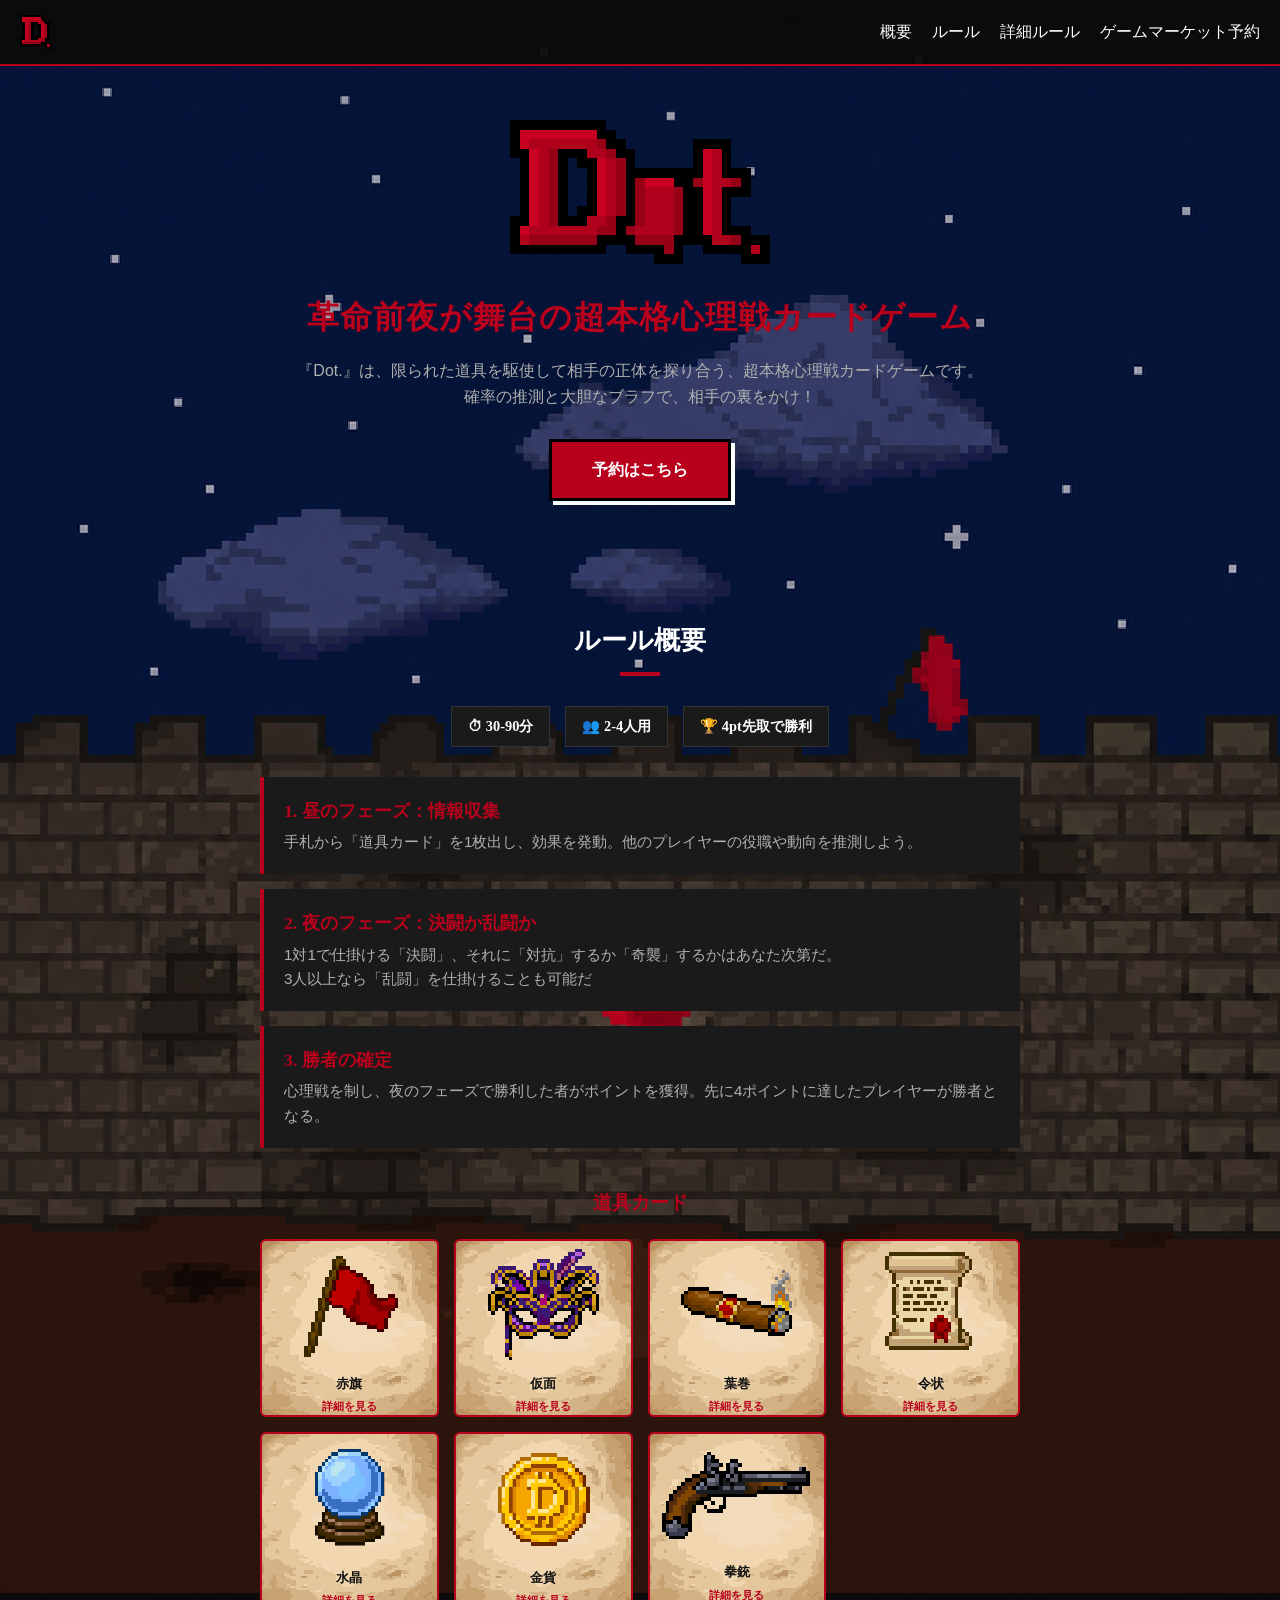
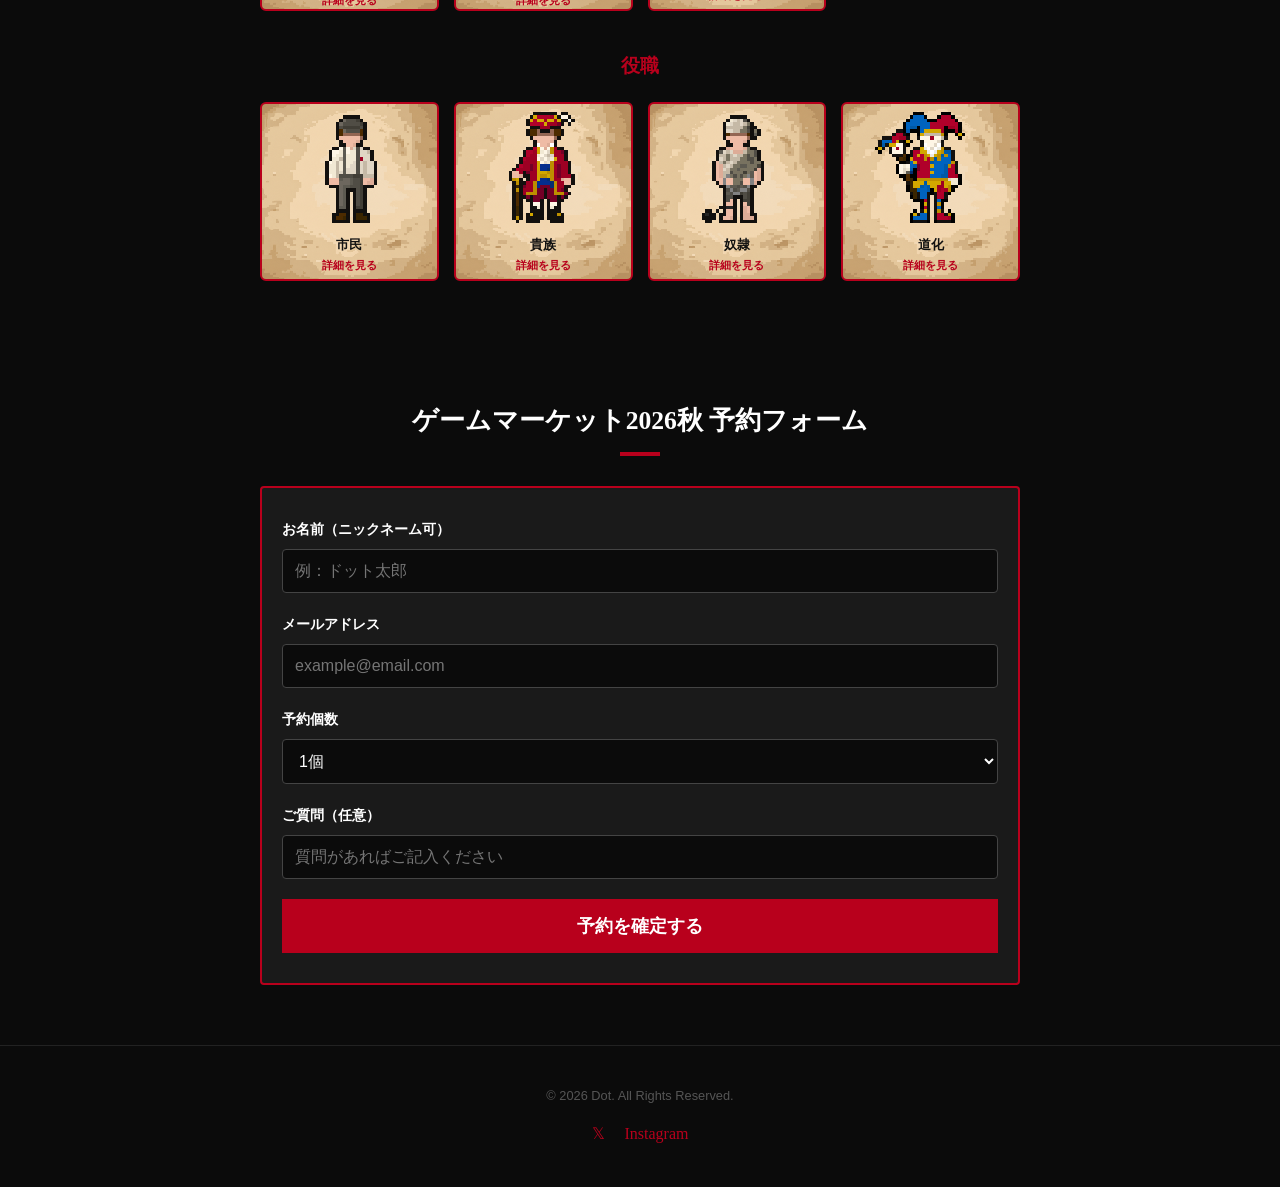
==== index.html @ 6a3fa059 "Update index.html" ====
<!DOCTYPE html>
<html lang="ja">
<head>
    <meta charset="UTF-8">
    <meta name="viewport" content="width=device-width, initial-scale=1.0">
    <title>Dot. (Duel of Tactics) - ゲームマーケット特設ページ</title>
    <link rel="stylesheet" href="style.css">
</head>
<body>
    <div class="fixed-bg" aria-hidden="true"></div>

    <!-- ナビゲーションバー -->
    <nav>
        <a href="#" class="nav-logo"><img src="logo_shadow.png" alt="Dot."></a>
        <!-- PC用通常メニュー -->
        <ul class="nav-links">
            <li><a href="#about">概要</a></li>
            <li><a href="#rules">ルール</a></li>
            <li><a href="rules.html">詳細ルール</a></li>
            <li><a href="#reserve">ゲームマーケット予約</a></li>
        </ul>
        <!-- スマホ用ハンバーガーボタン -->
        <button class="hamburger" id="hamburger-btn" aria-controls="mobile-menu" aria-expanded="false" aria-label="メニュー開閉">
            <span></span>
            <span></span>
            <span></span>
        </button>
    </nav>

    <!-- スマホ用ドロワーメニュー -->
    <div class="mobile-menu" id="mobile-menu" aria-hidden="true">
        <ul>
            <li><a href="#about" class="menu-link">概要</a></li>
            <li><a href="#rules" class="menu-link">ルール</a></li>
            <li><a href="rules.html" class="menu-link">詳細ルール</a></li>
            <li><a href="#reserve" class="menu-link">ゲームマーケット予約</a></li>
        </ul>
    </div>

    <!-- ヒーローセクション -->
    <header class="hero" id="about">
        <img src="Dot_logo.png" alt="Dot.">
        <h1>革命前夜が舞台の超本格心理戦カードゲーム</h1>
        <p class="intro-text">
            『Dot.』は、限られた道具を駆使して相手の正体を探り合う、超本格心理戦カードゲームです。<br>確率の推測と大胆なブラフで、相手の裏をかけ！
        </p>
        <a href="#reserve" class="btn-cta">予約はこちら</a>
    </header>

    <!-- ルール概要セクション -->
    <section id="rules">
        <h2>ルール概要</h2>
        <div class="info-badge-container">
            <div class="info-badge">⏱ 30-90分</div>
            <div class="info-badge">👥 2-4人用</div>
            <div class="info-badge">🏆 4pt先取で勝利</div>
        </div>

        <div class="rule-step">
            <h3>1. 昼のフェーズ：情報収集</h3>
            <p>手札から「道具カード」を1枚出し、効果を発動。他のプレイヤーの役職や動向を推測しよう。</p>
        </div>

        <div class="rule-step">
            <h3>2. 夜のフェーズ：決闘か乱闘か</h3>
            <p>1対1で仕掛ける「決闘」、それに「対抗」するか「奇襲」するかはあなた次第だ。<br>3人以上なら「乱闘」を仕掛けることも可能だ</p>
        </div>

        <div class="rule-step">
            <h3>3. 勝者の確定</h3>
            <p>心理戦を制し、夜のフェーズで勝利した者がポイントを獲得。先に4ポイントに達したプレイヤーが勝者となる。</p>
        </div>

        <!-- 道具カード ギャラリー -->
        <div class="subheading">道具カード</div>
        <div class="tool-grid">
            <button type="button" class="item-card tool-card" data-tool="red-flag" aria-haspopup="dialog"><img src="Red_Flag.png" alt="赤旗"><p>赤旗</p></button>
            <button type="button" class="item-card tool-card" data-tool="mask" aria-haspopup="dialog"><img src="Mask.png" alt="仮面"><p>仮面</p></button>
            <button type="button" class="item-card tool-card" data-tool="cigar" aria-haspopup="dialog"><img src="Cigar.png" alt="葉巻"><p>葉巻</p></button>
            <button type="button" class="item-card tool-card" data-tool="warrant" aria-haspopup="dialog"><img src="Warrant.png" alt="令状"><p>令状</p></button>
            <button type="button" class="item-card tool-card" data-tool="crystal-ball" aria-haspopup="dialog"><img src="Crystal_Ball.png" alt="水晶"><p>水晶</p></button>
            <button type="button" class="item-card tool-card" data-tool="coin" aria-haspopup="dialog"><img src="Coin.png" alt="金貨"><p>金貨</p></button>
            <button type="button" class="item-card tool-card" data-tool="gun" aria-haspopup="dialog"><img src="Gun.png" alt="拳銃"><p>拳銃</p></button>
        </div>

        <!-- 役職 ギャラリー -->
        <div class="subheading">役職</div>
        <div class="item-grid">
            <button type="button" class="item-card role-card" data-tool="citizen" aria-haspopup="dialog"><img src="Citizen.png" alt="市民"><p>市民</p></button>
            <button type="button" class="item-card role-card" data-tool="noble" aria-haspopup="dialog"><img src="Noble.png" alt="貴族"><p>貴族</p></button>
            <button type="button" class="item-card role-card" data-tool="slave" aria-haspopup="dialog"><img src="Slave.png" alt="奴隷"><p>奴隷</p></button>
            <button type="button" class="item-card role-card" data-tool="jester" aria-haspopup="dialog"><img src="Jester.png" alt="道化"><p>道化</p></button>
        </div>
    </section>




    <!-- 道具カード詳細モーダル -->
    <div class="tool-modal" id="tool-modal" aria-hidden="true">
        <div class="tool-modal-panel" role="dialog" aria-modal="true" aria-labelledby="tool-modal-title">
            <button type="button" class="tool-modal-close" id="tool-modal-close" aria-label="詳細を閉じる">×</button>
            <div class="tool-modal-head">
                <img id="tool-modal-image" src="" alt="">
                <div>
                    <h3 id="tool-modal-title"></h3>
                    <p class="tool-modal-count" id="tool-modal-count"></p>
                </div>
            </div>
            <div id="tool-modal-content"></div>
            <p class="tool-modal-note">背景部分をクリック、または Esc キーでも閉じられます。</p>
        </div>
    </div>

    <!-- 役職カードは道具カードと同じモーダル（`tool-modal`）で表示します -->

    <!-- 予約セクション -->
    <section id="reserve">
        <h2>ゲームマーケット2026秋 予約フォーム</h2>
        <div class="reserve-box">
            <!-- Googleフォームへ裏側で送信（画面遷移なし）。回答は元のGoogleフォームの「回答」タブ、
                 またはメール通知設定（回答タブ→⋮→メール通知を受け取る）で確認できます -->
            <form id="reserve-form"
                  action="https://docs.google.com/forms/u/0/d/e/1FAIpQLSdGf9Y0Hx1iLd9t96xGrSDfWUaqs1Ho54uPQ0w7o0v3PjkaVA/formResponse"
                  method="POST" target="hidden_iframe">
                <div class="form-group">
                    <label for="name">お名前（ニックネーム可）</label>
                    <input type="text" id="name" name="entry.259284481" placeholder="例：ドット太郎" required>
                </div>
                <div class="form-group">
                    <label for="email">メールアドレス</label>
                    <input type="email" id="email" name="entry.923455271" placeholder="example@email.com" required>
                </div>
                <div class="form-group">
                    <label for="quantity">予約個数</label>
                    <select id="quantity" name="entry.1836157254" required>
                        <option value="1個">1個</option>
                        <option value="2個">2個</option>
                        <option value="3個">3個</option>
                    </select>
                </div>
                <div class="form-group">
                    <label for="question">ご質問（任意）</label>
                    <input type="text" id="question" name="entry.54904981" placeholder="質問があればご記入ください">
                </div>
                <button type="submit" class="btn-submit" id="reserve-submit-btn">予約を確定する</button>
                <p id="reserve-status" style="margin-top:15px; text-align:center; font-size:0.9rem; display:none;"></p>
                <!-- Googleフォームが要求する内部トークン。JSで自動生成して付与します -->
                <input type="hidden" name="fvv" value="1">
                <input type="hidden" name="pageHistory" value="0">
                <input type="hidden" name="fbzx" id="fbzx-field" value="">
                <input type="hidden" name="partialResponse" id="partial-response-field" value="">
                <input type="hidden" name="submissionTimestamp" value="-1">
            </form>
            <iframe name="hidden_iframe" id="hidden_iframe" style="display:none;"></iframe>
        </div>
    </section>

    <!-- フッター -->
    <footer>
        <p>&copy; 2026 Dot. All Rights Reserved.</p>
        <div class="footer-social">
            <a href="https://twitter.com/Dot_szkcard" target="_blank">𝕏</a>
            <a href="https://instagram.com/dot_szkcard/" target="_blank">Instagram</a>
        </div>
    </footer>

    <!-- ハンバーガーメニュー制御用のJavaScript -->
    <script>
        // --- 背景のスローパラララックス制御 ---
        // 背景をビューポートより少し大きく表示し、ページを一番下までスクロールした瞬間に
        // 背景の一番下もちょうど揃うように、スクロール量に応じて背景位置を計算する
        const BG_HEIGHT_FACTOR = 1.6; // 大きいほど背景がゆっくり動く（1に近いほど通常スクロールに近づく）

        function updateBackgroundScroll() {
            // スマホでは背景を固定表示し、スクロールで動かないようにする
            if (window.innerWidth < 768) {
                document.body.style.backgroundAttachment = 'fixed';
                document.body.style.backgroundSize = '100% auto';
                document.body.style.backgroundPositionY = '0px';
                return;
            }

            const viewportWidth = window.innerWidth;
            const viewportHeight = window.innerHeight;

            // 背景画像の実寸（naturalWidth/naturalHeight）を取得して
            // ビューポート幅に合わせた描画高さを算出する
            if (!window._bgNatural) {
                const img = new Image();
                img.src = 'bg.png';
                img.onload = function() {
                    window._bgNatural = { w: img.naturalWidth, h: img.naturalHeight };
                    updateBackgroundScroll();
                };
                // 読み込み前は幅いっぱいで表示
                document.body.style.backgroundSize = '100% auto';
                return;
            }

            const natural = window._bgNatural;
            const bgHeight = Math.round(viewportWidth * natural.h / natural.w);
            // 幅100%にして高さは画像縦横比に合わせる
            document.body.style.backgroundSize = '100% ' + bgHeight + 'px';

            const scrollableHeight = document.documentElement.scrollHeight - viewportHeight;
            const maxBgOffset = Math.max(bgHeight - viewportHeight, 0);

            if (scrollableHeight <= 0 || maxBgOffset <= 0) {
                document.body.style.backgroundPositionY = '0px';
                return;
            }

            const scrollFraction = Math.min(Math.max(window.scrollY / scrollableHeight, 0), 1);
            document.body.style.backgroundPositionY = '-' + (scrollFraction * maxBgOffset) + 'px';
        }

        window.addEventListener('scroll', updateBackgroundScroll);
        window.addEventListener('resize', updateBackgroundScroll);
        window.addEventListener('load', updateBackgroundScroll);
        updateBackgroundScroll();

        const hamburgerBtn = document.getElementById('hamburger-btn');
        const mobileMenu = document.getElementById('mobile-menu');
        const menuLinks = document.querySelectorAll('.menu-link');

        // メニューの開閉を切り替える関数（ARIA状態も更新）
        function toggleMenu() {
            const isActive = hamburgerBtn.classList.toggle('active');
            mobileMenu.classList.toggle('active');
            hamburgerBtn.setAttribute('aria-expanded', isActive ? 'true' : 'false');
            mobileMenu.setAttribute('aria-hidden', isActive ? 'false' : 'true');
        }

        // ハンバーガーボタンクリック時
        hamburgerBtn.addEventListener('click', toggleMenu);

        // メニュー内のリンクをクリックしたらメニューを閉じる
        menuLinks.forEach(link => {
            link.addEventListener('click', toggleMenu);
        });

        // 初期ARIA状態を確実に設定
        hamburgerBtn.setAttribute('aria-expanded', 'false');
        mobileMenu.setAttribute('aria-hidden', 'true');



        // --- 道具カード詳細モーダル ---
        const toolModal = document.getElementById('tool-modal');
        const toolModalPanel = toolModal.querySelector('.tool-modal-panel');
        const toolModalClose = document.getElementById('tool-modal-close');
        const toolModalTitle = document.getElementById('tool-modal-title');
        const toolModalImage = document.getElementById('tool-modal-image');
        const toolModalCount = document.getElementById('tool-modal-count');
        const toolModalContent = document.getElementById('tool-modal-content');
        const toolCards = document.querySelectorAll('.tool-card, .role-card');
        let lastFocusedToolCard = null;

        const toolDetails = {
            'red-flag': {
                name: '赤旗',
                image: 'Red_Flag.png',
                count: '道具カード｜収録枚数：1枚',
                html: `
                    <div class="tool-modal-section">
                        <h4>効果</h4>
                        <p>このラウンドの夜フェーズで以下の効果を得る。</p>
                        <ul>
                            <li>対抗で自分が攻め手の場合、戦力が小さい方が勝者となる。</li>
                            <li>※戦力が同じ場合は攻め手が勝者となる。</li>
                        </ul>
                    </div>
                    <div class="tool-modal-section">
                        <h4>使用上の注意</h4>
                        <ul>
                            <li>道具カードの効果は、カードを出した瞬間ではなく、夜フェーズの条件を満たしたときに発動する。</li>
                            <li>昼に場に出しても、夜フェーズで自分が攻め手になれなかった場合、赤旗の効果は発動しない。</li>
                            <li>赤旗は1枚しかない貴重なカード。使いどころを見極めよう。</li>
                        </ul>
                    </div>
                    <div class="tool-modal-section">
                        <h4>戦術メモ</h4>
                        <p>赤旗は「戦力が低いほうが勝つ」という通常とは逆の勝敗ルールを作り出せる道具。自分の戦力が低いと分かっている時や、相手にわざと弱いカードだと思わせたい時のブラフ戦術にも使える。</p>
                    </div>
                `
            },
            'mask': {
                name: '仮面', image: 'Mask.png', count: '道具カード｜収録枚数：3枚',
                html: `<div class="tool-modal-section"><h4>効果</h4><p>好きなプレイヤー1人を選び、役職カードを交換する。</p>
                <p>※自分の役職がわからなくなることもある。</p></div>`
            },
            'cigar': {
                name: '葉巻', image: 'Cigar.png', count: '道具カード｜収録枚数：3枚',
                html: `<div class="tool-modal-section"><h4>効果</h4><p>酒場の役職カードのうち好きな1枚と自分の役職カードを交換する。新たな自分の役職カードの上に証明チップをのせる。</p></div>`
            },
            'warrant': {
                name: '令状', image: 'Warrant.png', count: '道具カード｜収録枚数：3枚',
                html: `<div class="tool-modal-section"><h4>効果</h4><p>手札から1枚選び自分の前に伏せ、証明チップをのせる。その後山札から1枚引いて手札に加える。記録カードにのせた自分の証明チップはすべて回収する。</p></div>`
            },
            'crystal-ball': {
                name: '水晶', image: 'Crystal_Ball.png', count: '道具カード｜収録枚数：2枚',
                html: `<div class="tool-modal-section"><h4>効果</h4><p>酒場の役職カードのうち好きな1枚を表にする。その後その上に証明チップをのせる。</p></div>`
            },
            'coin': {
                name: '金貨', image: 'Coin.png', count: '道具カード｜収録枚数：2枚',
                html: `<div class="tool-modal-section"><h4>効果</h4><p>他のプレイヤーは手番が早い順に、自分の手札にない道具を1つ宣言し、記録カードのその道具に証明チップをのせる。すでに証明チップまたは枯渇チップがのっている道具は宣言できない。</p></div>`
            },
            'gun': {
                name: '拳銃', image: 'Gun.png', count: '道具カード｜収録枚数：1枚',
                html: `<div class="tool-modal-section"><h4>効果</h4><p>このラウンドの夜フェーズで以下の効果を得る。</p>
                <ul><li>決闘で勝利した場合、獲得ポイントが+2ptから+3ptになる。</li></ul></div>`
            }
            ,
            'citizen': {
                name: '市民', image: 'Citizen.png', count: '役職カード',
                html: `<div class="tool-modal-section"><h4>役職：市民</h4><p>赤旗の戦力が10になる。</p></div>`
            },
            'noble': {
                name: '貴族', image: 'Noble.png', count: '役職カード',
                html: `<div class="tool-modal-section"><h4>役職：貴族</h4><p>戦力+2</p></div>`
            },
            'slave': {
                name: '奴隷', image: 'Slave.png', count: '役職カード',
                html: `<div class="tool-modal-section"><h4>役職：奴隷</h4><p>基本は戦力-2。相手が貴族のときは戦力×2</p></div>`
            },
            'jester': {
                name: '道化', image: 'Jester.png', count: '役職カード',
                html: `<div class="tool-modal-section"><h4>役職：道化</h4><p>自分が受け手の場合、勝者が逆転する。</p></div>`
            }
        };

        function openToolModal(toolKey, trigger) {
            const detail = toolDetails[toolKey];
            if (!detail) return;

            lastFocusedToolCard = trigger || document.activeElement;
            toolModalTitle.textContent = detail.name;
            toolModalImage.src = detail.image;
            toolModalImage.alt = detail.name;
            toolModalCount.textContent = detail.count;
            toolModalContent.innerHTML = detail.html;

            toolModal.classList.add('active');
            toolModal.setAttribute('aria-hidden', 'false');
            document.body.classList.add('modal-open');
            toolModalPanel.scrollTop = 0;
            toolModalClose.focus();
        }

        function closeToolModal() {
            if (!toolModal.classList.contains('active')) return;
            toolModal.classList.remove('active');
            toolModal.setAttribute('aria-hidden', 'true');
            document.body.classList.remove('modal-open');
            if (lastFocusedToolCard) lastFocusedToolCard.focus();
        }

        toolCards.forEach(card => {
            card.addEventListener('click', () => openToolModal(card.dataset.tool, card));
        });

        toolModalClose.addEventListener('click', closeToolModal);

        toolModal.addEventListener('click', event => {
            if (event.target === toolModal) closeToolModal();
        });

        document.addEventListener('keydown', event => {
            if (event.key === 'Escape' && toolModal.classList.contains('active')) {
                closeToolModal();
            }
        });

        

        // --- 予約フォーム送信処理（裏側でGoogleフォームに送信） ---
        const reserveForm = document.getElementById('reserve-form');
        const reserveBtn = document.getElementById('reserve-submit-btn');
        const reserveStatus = document.getElementById('reserve-status');
        const hiddenIframe = document.getElementById('hidden_iframe');
        const fbzxField = document.getElementById('fbzx-field');
        const partialResponseField = document.getElementById('partial-response-field');
        let formSubmitted = false;

        // Googleフォームが要求する擬似トークンをページ読み込み時に生成
        function generateFbzx() {
            // 実際のGoogleフォームのfbzxと同じ桁数(19桁前後)の数値文字列を生成
            let token = '';
            for (let i = 0; i < 19; i++) {
                token += Math.floor(Math.random() * 10);
            }
            return token;
        }
        const fbzxValue = generateFbzx();
        fbzxField.value = fbzxValue;
        partialResponseField.value = '[null,null,"' + fbzxValue + '"]';

        reserveForm.addEventListener('submit', function () {
            reserveBtn.disabled = true;
            reserveBtn.textContent = '送信中...';
            reserveStatus.style.display = 'none';
            formSubmitted = true;
            // フォーム自体は通常どおりhidden_iframeへPOSTされる（画面遷移なし）
        });

        // 非表示iframeの読み込み完了 = Googleフォームへの送信完了とみなす
        hiddenIframe.addEventListener('load', function () {
            if (!formSubmitted) return; // 初回の空読み込みは無視

            reserveStatus.style.display = 'block';
            reserveStatus.style.color = '#7CFC7C';
            reserveStatus.textContent = 'ご予約ありがとうございます！確認のメールをお送りしました。';
            reserveForm.reset();
            reserveBtn.disabled = false;
            reserveBtn.textContent = '予約を確定する';
            formSubmitted = false;
        });
    </script>
</body>
</html>
---- style.css ----
/* 自作・フリーフォントファイルを読み込む場合 */
@font-face {
  font-family: 'DotMincho16';
  src: url('KH-Dot-Kagurazaka-16.ttf') format('truetype');
}

/* 適用するクラスや要素 */
.dot-mincho-text {
  font-family: 'DotMincho16', serif;
  font-size: 16px; /* ドット感を活かすためジャストサイズか倍率で調整 */
}


/* --- 基本設定 & カラーパレット --- */
:root {
    --bg-color: #0b0b0b;       /* 漆黒 */
    --primary-red: #b8001c;    /* ロゴの深い赤 */
    --accent-gray: #1a1a1a;    /* コンテンツ背景用 */
    --text-light: #ffffff;
    --text-muted: #b0b0b0;
    --font-pixel: 'Courier New', Courier, monospace; /* ドット感を出すフォント */
    --font-dotmincho: 'ドット明朝16', 'DotMincho16', serif; /* 本文以外用フォント */
}

* {
    box-sizing: border-box;
    margin: 0;
    padding: 0;
    font-family: 'Helvetica Neue', Arial, 'Hiragino Kaku Gothic ProN', sans-serif;
    scroll-behavior: smooth; /* スムーズスクロール */
}

body {
  margin: 0;
    background-color: var(--bg-color);

  background-image: url('bg.png');
  background-repeat: no-repeat;
  background-position: top center;
  background-attachment: fixed;  /* JSで位置を制御するため固定 */

  color: var(--text-light);
  line-height: 1.6;

  /* ドット絵用のくっきり設定 */
  image-rendering: pixelated;
  image-rendering: crisp-edges;
}

/* 固定背景用の要素（モバイルでこれを有効にする） */
.fixed-bg {
    display: none; /* デフォルトは非表示（デスクトップはbody背景を使用） */
}


/* --- ナビゲーション & ハンバーガーメニュー --- */
nav {
    position: fixed;
    top: 0;
    width: 100%;
    background: rgba(11, 11, 11, 0.95);
    padding: 15px 20px;
    display: flex;
    justify-content: space-between;
    align-items: center;
    z-index: 100;
    border-bottom: 2px solid var(--primary-red);
}

.nav-logo {
    display: inline-flex;
    align-items: center;
    font-weight: bold;
    color: var(--primary-red);
    font-size: 1.5rem;
    text-decoration: none;
    font-family: var(--font-pixel);
}

/* 本文以外に使用するフォント設定（ドット明朝16、サイズ16px 指定） */
h1, h2, h3, h4, h5, h6,
.nav-logo, .nav-links a,
.info-badge, .rule-step h3, .subheading,
.item-card p, .tool-card::after, .role-card::after,
.tool-modal-head h3, .tool-modal-section h4,
.btn-cta, .btn-submit,
label, .form-group label, .footer-social a {
    font-family: var(--font-dotmincho);
    font-size: 16px;
}

.nav-logo img {
    height: 34px;
    width: auto;
    display: block;
    image-rendering: pixelated;
}

/* デスクトップ用メニュー（初期状態は非表示、スマホ優先） */
.nav-links {
    display: none;
    list-style: none;
    gap: 20px;
}

.nav-links a {
    color: var(--text-light);
    text-decoration: none;
    font-size: 1rem;
    transition: color 0.3s;
}

.nav-links a:hover {
    color: var(--primary-red);
}

/* ハンバーガーアイコン */
.hamburger {
    display: block;
    cursor: pointer;
    background: none;
    border: none;
    z-index: 110;
}

.hamburger span {
    display: block;
    width: 25px;
    height: 3px;
    background-color: var(--text-light);
    margin: 5px 0;
    transition: 0.3s;
}

/* モバイル用ドロワーメニュー */
.mobile-menu {
    position: fixed;
    top: 0;
    right: -100%;
    width: 70%;
    height: 100vh;
    background-color: rgba(11, 11, 11, 0.98);
    border-left: 2px solid var(--primary-red);
    padding-top: 80px;
    transition: 0.3s;
    z-index: 105;
}

.mobile-menu.active {
    right: 0;
}

.mobile-menu ul {
    list-style: none;
    display: flex;
    flex-direction: column;
    align-items: center;
    gap: 30px;
}

.mobile-menu a {
    color: var(--text-light);
    text-decoration: none;
    font-size: 1.3rem;
    font-weight: bold;
}

/* ハンバーガーアニメーション用 */
.hamburger.active span:nth-child(1) {
    transform: rotate(-45deg) translate(-5px, 6px);
}
.hamburger.active span:nth-child(2) {
    opacity: 0;
}
.hamburger.active span:nth-child(3) {
    transform: rotate(45deg) translate(-5px, -6px);
}

/* --- ヒーローセクション（ファーストビュー） --- */
.hero {
    padding: 120px 20px 60px;
    text-align: center;
    max-width: 800px;
    margin: 0 auto;
}

.hero img {
    max-width: 260px;
    width: 100%;
    image-rendering: pixelated;
    margin-bottom: 20px;
}

.hero h1 {
    font-size: 1.4rem;
    color: var(--primary-red);
    margin-bottom: 15px;
    font-weight: bold;
    letter-spacing: 1px;
}

.hero .intro-text {
    font-size: 1rem;
    color: var(--text-muted);
    margin-bottom: 30px;
}

/* CTAボタン */
.btn-cta {
    display: inline-block;
    background-color: var(--primary-red);
    color: #fff;
    padding: 15px 40px;
    font-weight: bold;
    text-decoration: none;
    border: 3px solid #000;
    box-shadow: 4px 4px 0px #fff;
    transition: 0.2s;
    text-transform: uppercase;
}

.btn-cta:active {
    box-shadow: 0px 0px 0px #fff;
    transform: translate(4px, 4px);
}

/* --- 各コンテンツ共通スタイル --- */
section {
    padding: 60px 20px;
    max-width: 800px;
    margin: 0 auto;
}

h2 {
    font-size: 1.6rem;
    text-align: center;
    color: var(--text-light);
    margin-bottom: 30px;
    font-family: var(--font-dotmincho);
    position: relative;
}

h2::after {
    content: '';
    display: block;
    width: 40px;
    height: 4px;
    background-color: var(--primary-red);
    margin: 10px auto 0;
}

/* --- シンプルなルール概要 --- */
.info-badge-container {
    display: flex;
    justify-content: center;
    gap: 15px;
    margin-bottom: 30px;
    flex-wrap: wrap;
}

.info-badge {
    background: var(--accent-gray);
    border: 1px solid #333;
    padding: 8px 16px;
    font-size: 0.9rem;
    font-weight: bold;
    color: var(--text-light);
}

.rule-step {
    background-color: var(--accent-gray);
    border-left: 4px solid var(--primary-red);
    padding: 20px;
    margin-bottom: 15px;
}

.rule-step h3 {
    font-size: 1.1rem;
    margin-bottom: 5px;
    color: var(--primary-red);
}

.rule-step p {
    font-size: 0.95rem;
    color: var(--text-muted);
}

/* --- アイテム＆役職ギャラリー --- */
.subheading {
    color: var(--primary-red);
    font-size: 1.2rem;
    font-weight: bold;
    text-align: center;
    margin: 40px 0 20px;
    font-family: var(--font-dotmincho);
}

.item-grid {
    display: grid;
    /* デスクトップでは4列に固定してカード幅をtool-rowと揃える */
    grid-template-columns: repeat(4, minmax(0, 1fr));
    gap: 15px;
}

/* 道具カード：上段3枚・下段4枚 */
.tool-grid {
    display: grid;
    grid-template-columns: repeat(4, minmax(0, 1fr));
    gap: 15px;
}

/* 各カードをグリッドセルいっぱいに広げ、正方形に保つ */
.tool-grid .item-card {
    width: 100%;
    aspect-ratio: 1 / 1;
    display: flex;
    flex-direction: column;
    justify-content: space-between;
    align-items: center;
    padding: 8px;
}

.item-card {
    background-image: url('Dot_card_bg.png');
    border: 2px solid var(--primary-red);
    border-radius: 6px;
    padding: 10px;
    text-align: center;
    transition: transform 0.2s;
    display: flex;
    flex-direction: column;
    align-items: center;
}

.item-card:hover {
    transform: translateY(-4px);
}

.item-card img {
    width: 100%;
    height: auto;
    max-height: 70%;
    object-fit: contain;
    image-rendering: pixelated;
    image-rendering: crisp-edges;
    margin: 0 auto 8px;
}

.item-card p {
    font-size: 0.8rem;
    font-weight: bold;
    color: #111;
    margin: 6px 0 0;
}



/* --- 道具カード詳細モーダル --- */
.tool-card {
    appearance: none;
    -webkit-appearance: none;
    font: inherit;
    cursor: pointer;

    /* 添付カード画像から切り出した背景テクスチャを使用 */
    background-color: #efd09a;
    background-image: url('Dot_card_bg.png');
    background-size: 100% 100%;
    background-position: center;
    background-repeat: no-repeat;
}

/* 道具カード・役職カードの絵は背景テクスチャの上にそのまま表示 */
.tool-card img,
.role-card img {
    background: transparent;
}

/* 役職カードにも道具カードと同じ紙背景を使用 */
.role-card {
    background-color: #efd09a;
    background-image: url('Dot_card_bg.png');
    background-size: 100% 100%;
    background-position: center;
    background-repeat: no-repeat;
}

.tool-card:focus-visible {
    outline: 3px solid #fff;
    outline-offset: 3px;
}

.tool-card::after {
    content: '詳細を見る';
    display: block;
    margin-top: 4px;
    color: var(--primary-red);
    font-size: 0.7rem;
    font-weight: bold;
}

/* 役職カードにも同様のラベルを付与 */
.role-card::after {
    content: '詳細を見る';
    display: block;
    margin-top: 4px;
    color: var(--primary-red);
    font-size: 0.7rem;
    font-weight: bold;
}

.role-card:focus-visible {
    outline: 3px solid #fff;
    outline-offset: 3px;
}

.tool-modal {
    position: fixed;
    inset: 0;
    z-index: 1000;
    display: flex;
    align-items: center;
    justify-content: center;
    padding: 24px 16px;
    background: rgba(0, 0, 0, 0.78);
    backdrop-filter: blur(3px);
    -webkit-backdrop-filter: blur(3px);
    opacity: 0;
    visibility: hidden;
    transition: opacity 0.22s ease, visibility 0.22s ease;
}

.tool-modal.active {
    opacity: 1;
    visibility: visible;
}

.tool-modal-panel {
    position: relative;
    width: min(620px, 100%);
    max-height: min(82vh, 760px);
    overflow-y: auto;
    background: #111;
    border: 2px solid var(--primary-red);
    border-radius: 10px;
    box-shadow: 0 18px 60px rgba(0, 0, 0, 0.65);
    padding: 28px 22px 24px;
    transform: translateY(18px) scale(0.98);
    transition: transform 0.22s ease;
}

.tool-modal.active .tool-modal-panel {
    transform: translateY(0) scale(1);
}

.tool-modal-close {
    position: absolute;
    top: 12px;
    right: 14px;
    width: 38px;
    height: 38px;
    border: 1px solid #555;
    border-radius: 50%;
    background: #1d1d1d;
    color: #fff;
    font-size: 1.5rem;
    line-height: 1;
    cursor: pointer;
}

.tool-modal-close:hover,
.tool-modal-close:focus-visible {
    border-color: var(--primary-red);
    background: var(--primary-red);
    outline: none;
}

.tool-modal-head {
    display: grid;
    grid-template-columns: 112px 1fr;
    gap: 20px;
    align-items: center;
    padding-right: 38px;
    margin-bottom: 22px;
}

.tool-modal-head img {
    width: 112px;
    height: auto;
    background: #fff;
    border: 2px solid var(--primary-red);
    border-radius: 8px;
    padding: 8px;
    image-rendering: pixelated;
    image-rendering: crisp-edges;
}

.tool-modal-head h3 {
    margin: 0 0 4px;
    color: var(--primary-red);
    font-size: 1.7rem;
    font-family: var(--font-pixel);
}

.tool-modal-count {
    color: var(--text-muted);
    font-size: 0.82rem;
}

.tool-modal-section {
    background: var(--accent-gray);
    border-left: 4px solid var(--primary-red);
    border-radius: 6px;
    padding: 18px;
    margin-top: 14px;
}

.tool-modal-section h4 {
    margin: 0 0 10px;
    color: #fff;
    font-size: 1rem;
    font-family: var(--font-pixel);
}

.tool-modal-section p,
.tool-modal-section li {
    color: var(--text-muted);
    font-size: 0.9rem;
}

.tool-modal-section ul {
    padding-left: 20px;
}

.tool-modal-section li + li {
    margin-top: 7px;
}

.tool-modal-note {
    text-align: center;
    color: var(--text-muted);
    font-size: 0.8rem;
    margin-top: 18px;
}

body.modal-open {
    overflow: hidden;
}


@media (max-width: 767px) {
    body {
        background-attachment: fixed;
        /* モバイルは幅基準で高さ自動、JSで制御している場合はそちらが優先 */
        background-size: 100% auto;
    }
    .hero {
        padding: 2rem 1rem;
    }
}

    .tool-row {
        gap: 8px;
        width: 100%;
    }

    .tool-row .item-card {
        flex: 1 1 0;
        min-width: 0;
        padding: 6px;
        aspect-ratio: 1 / 1; /* モバイルでも正方形を維持 */
        display: flex;
        flex-direction: column;
        justify-content: space-between;
        align-items: center;
    }

    .tool-row .item-card img {
        width: 100%;
        height: auto;
    }

    .tool-row .item-card p {
        font-size: 0.68rem;
        margin-top: 2px;
    }

    /* 役職カードも4枚が画面内に自然に収まるよう調整 */
    .item-grid {
        grid-template-columns: repeat(2, minmax(0, 1fr));
        gap: 10px;
    }

    .item-grid .item-card {
        min-width: 0;
        padding: 7px;
        aspect-ratio: 1 / 1; /* 正方形を維持 */
        display: flex;
        flex-direction: column;
        justify-content: space-between;
        align-items: center;
    }

    .item-grid .item-card img {
        width: 100%;
        height: auto;
    }

    /* 背景がカードからはみ出して見えないようにする */
    .item-card {
        overflow: hidden;
    }
}

@media (max-width: 520px) {
    .tool-modal-panel {
        padding: 24px 16px 20px;
    }

    .tool-modal-head {
        grid-template-columns: 84px 1fr;
        gap: 14px;
    }

    .tool-modal-head img {
        width: 84px;
    }

    .tool-modal-head h3 {
        font-size: 1.35rem;
    }
}

/* --- 取置き予約フォーム --- */
.reserve-box {
    background-color: var(--accent-gray);
    border: 2px solid var(--primary-red);
    padding: 30px 20px;
    border-radius: 4px;
}

.form-group {
    margin-bottom: 20px;
}

.form-group label {
    display: block;
    margin-bottom: 8px;
    font-size: 0.9rem;
    font-weight: bold;
}

.form-group input, .form-group select {
    width: 100%;
    padding: 12px;
    background-color: #0b0b0b;
    border: 1px solid #444;
    color: #fff;
    font-size: 1rem;
    border-radius: 4px;
}

.form-group input:focus, .form-group select:focus {
    outline: none;
    border-color: var(--primary-red);
}

.btn-submit {
    width: 100%;
    background-color: var(--primary-red);
    color: white;
    border: none;
    padding: 15px;
    font-size: 1.1rem;
    font-weight: bold;
    cursor: pointer;
    transition: background 0.2s;
}

.btn-submit:hover {
    background-color: #8a0014;
}

/* --- フッター --- */
footer {
    text-align: center;
    padding: 40px 20px;
    font-size: 0.8rem;
    color: #555;
    border-top: 1px solid #222;
}

.footer-social {
    margin-top: 15px;
    display: flex;
    justify-content: center;
    gap: 20px;
}

.footer-social a {
    color: var(--primary-red);
    text-decoration: none;
    transition: opacity 0.3s;
}

.footer-social a:hover {
    opacity: 0.8;
}


@media (max-width: 767px) {
    /* モバイルでは body の背景を無効化して、固定レイヤーを使う */
    body {
        background-image: none !important;
        background-attachment: scroll !important;
    }

    .fixed-bg {
        display: block;
        position: fixed;
        inset: 0;
        z-index: -1;
        background-image: url('bg.png');
        /* 元画像の縦横比を保つ（幅は自動、表示高さはビューポートに合わせる） */
        /* 幅をビューポート幅に合わせ、縦横比を保持する（元画像の比率を維持） */
        background-size: 100% auto;
        background-color: var(--bg-color);
        background-position: top center;
        background-repeat: no-repeat;
        image-rendering: pixelated;
        image-rendering: crisp-edges;
        pointer-events: none;
        -webkit-backface-visibility: hidden;
        -webkit-transform: translateZ(0);
    }
}

/* --- メディアクエリ（PC向け調整） --- */
@media (min-width: 768px) {
    .nav-links { display: flex; }
    .hamburger { display: none; }
    .mobile-menu { display: none; }
    .hero h1 { font-size: 2rem; }
    /* デスクトップでは役職カードを横4列に固定し、カードを正方形に揃える */
    .item-grid {
        grid-template-columns: repeat(4, minmax(0, 1fr));
        gap: 15px;
    }

    .item-grid .item-card {
        aspect-ratio: 1 / 1;
        display: flex;
        flex-direction: column;
        justify-content: space-between;
        align-items: center;
        padding: 8px;
    }
}
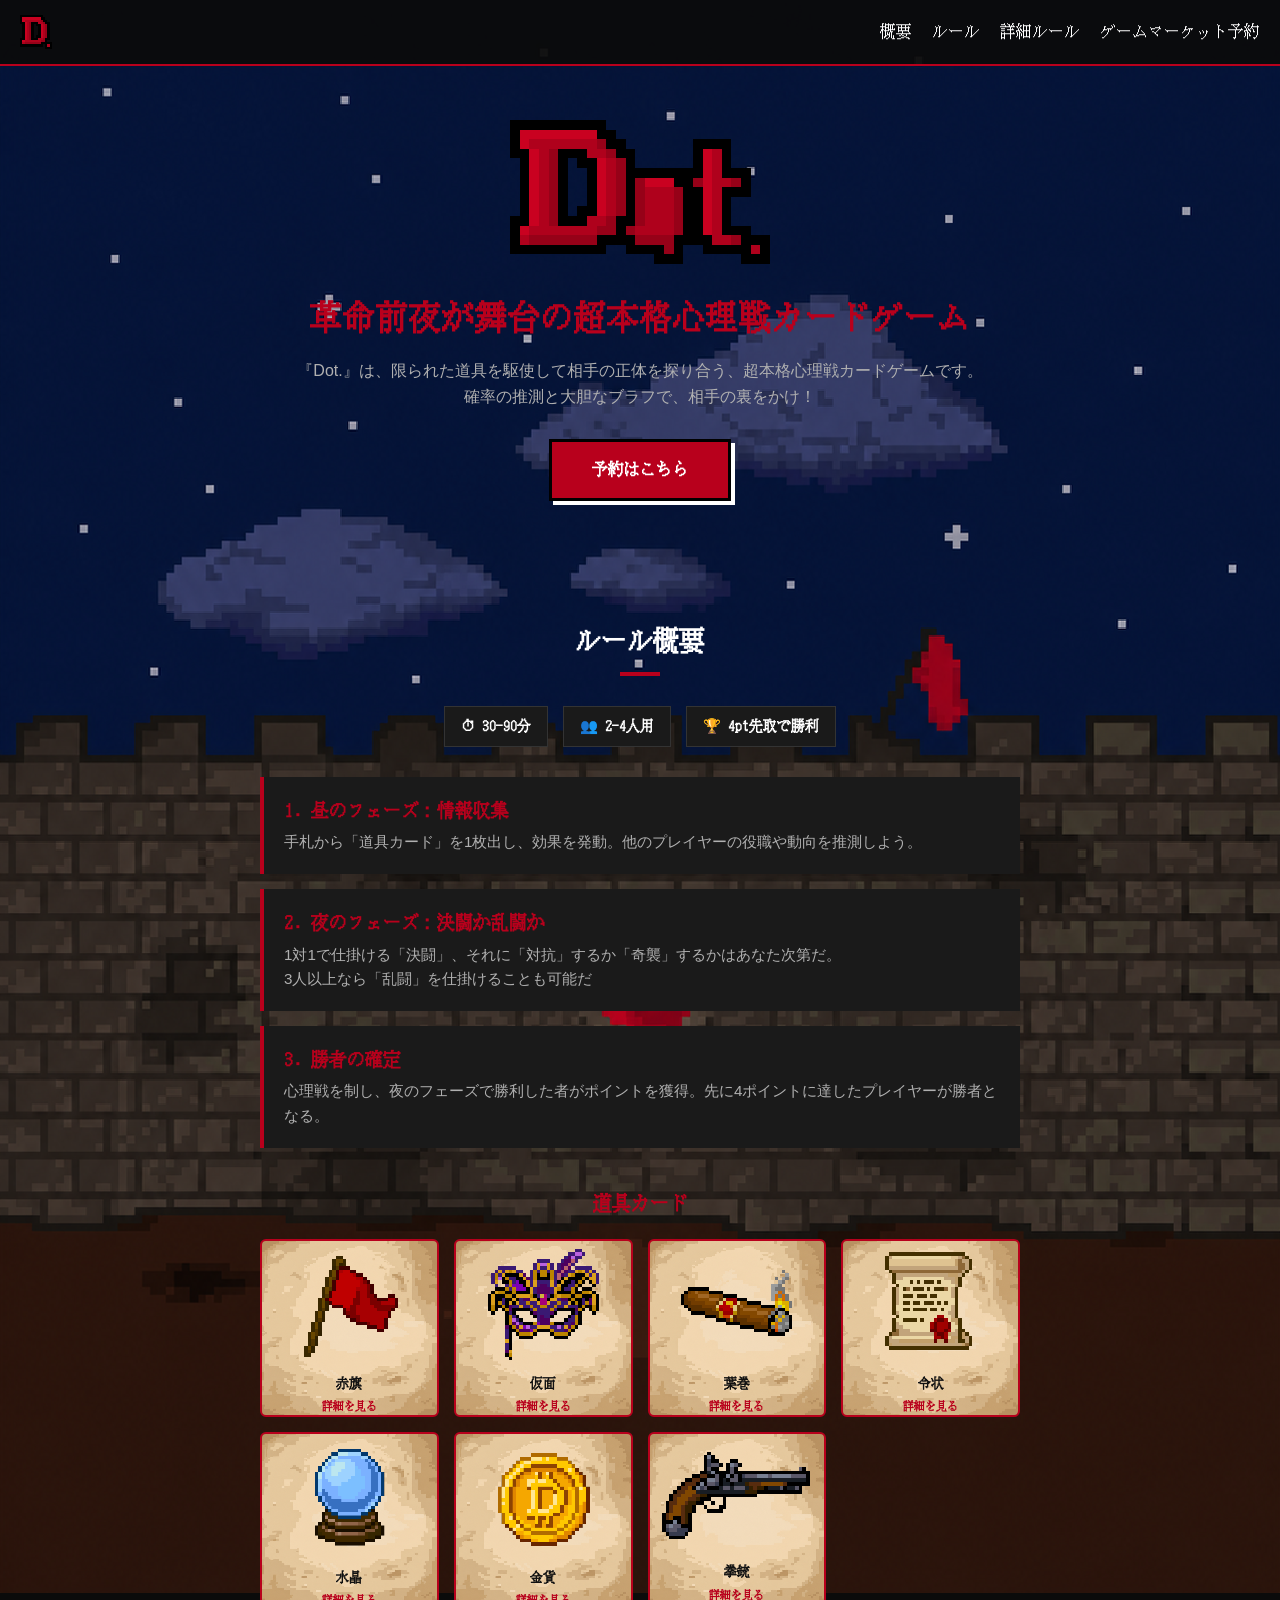
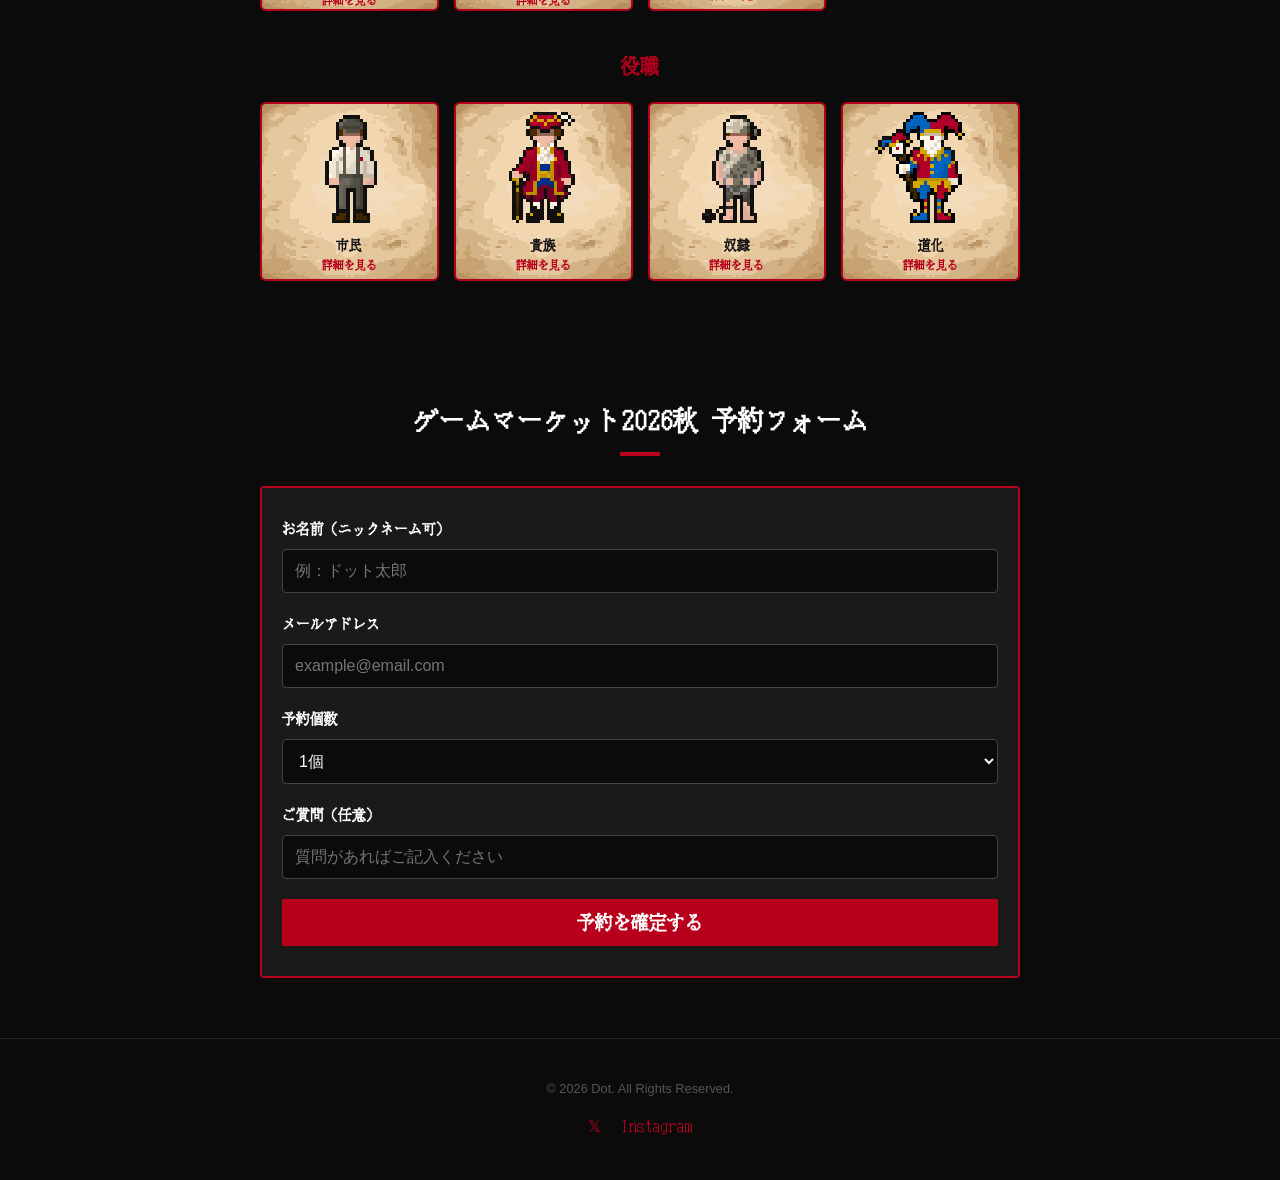
==== commit 408a9f89: "Update title to 'Dot. Official Website'" ====
--- a/index.html
+++ b/index.html
@@ -3,7 +3,7 @@
 <head>
     <meta charset="UTF-8">
     <meta name="viewport" content="width=device-width, initial-scale=1.0">
-    <title>Dot. (Duel of Tactics) - ゲームマーケット特設ページ</title>
+    <title>Dot. Official Website</title>
     <link rel="stylesheet" href="style.css">
 </head>
 <body>
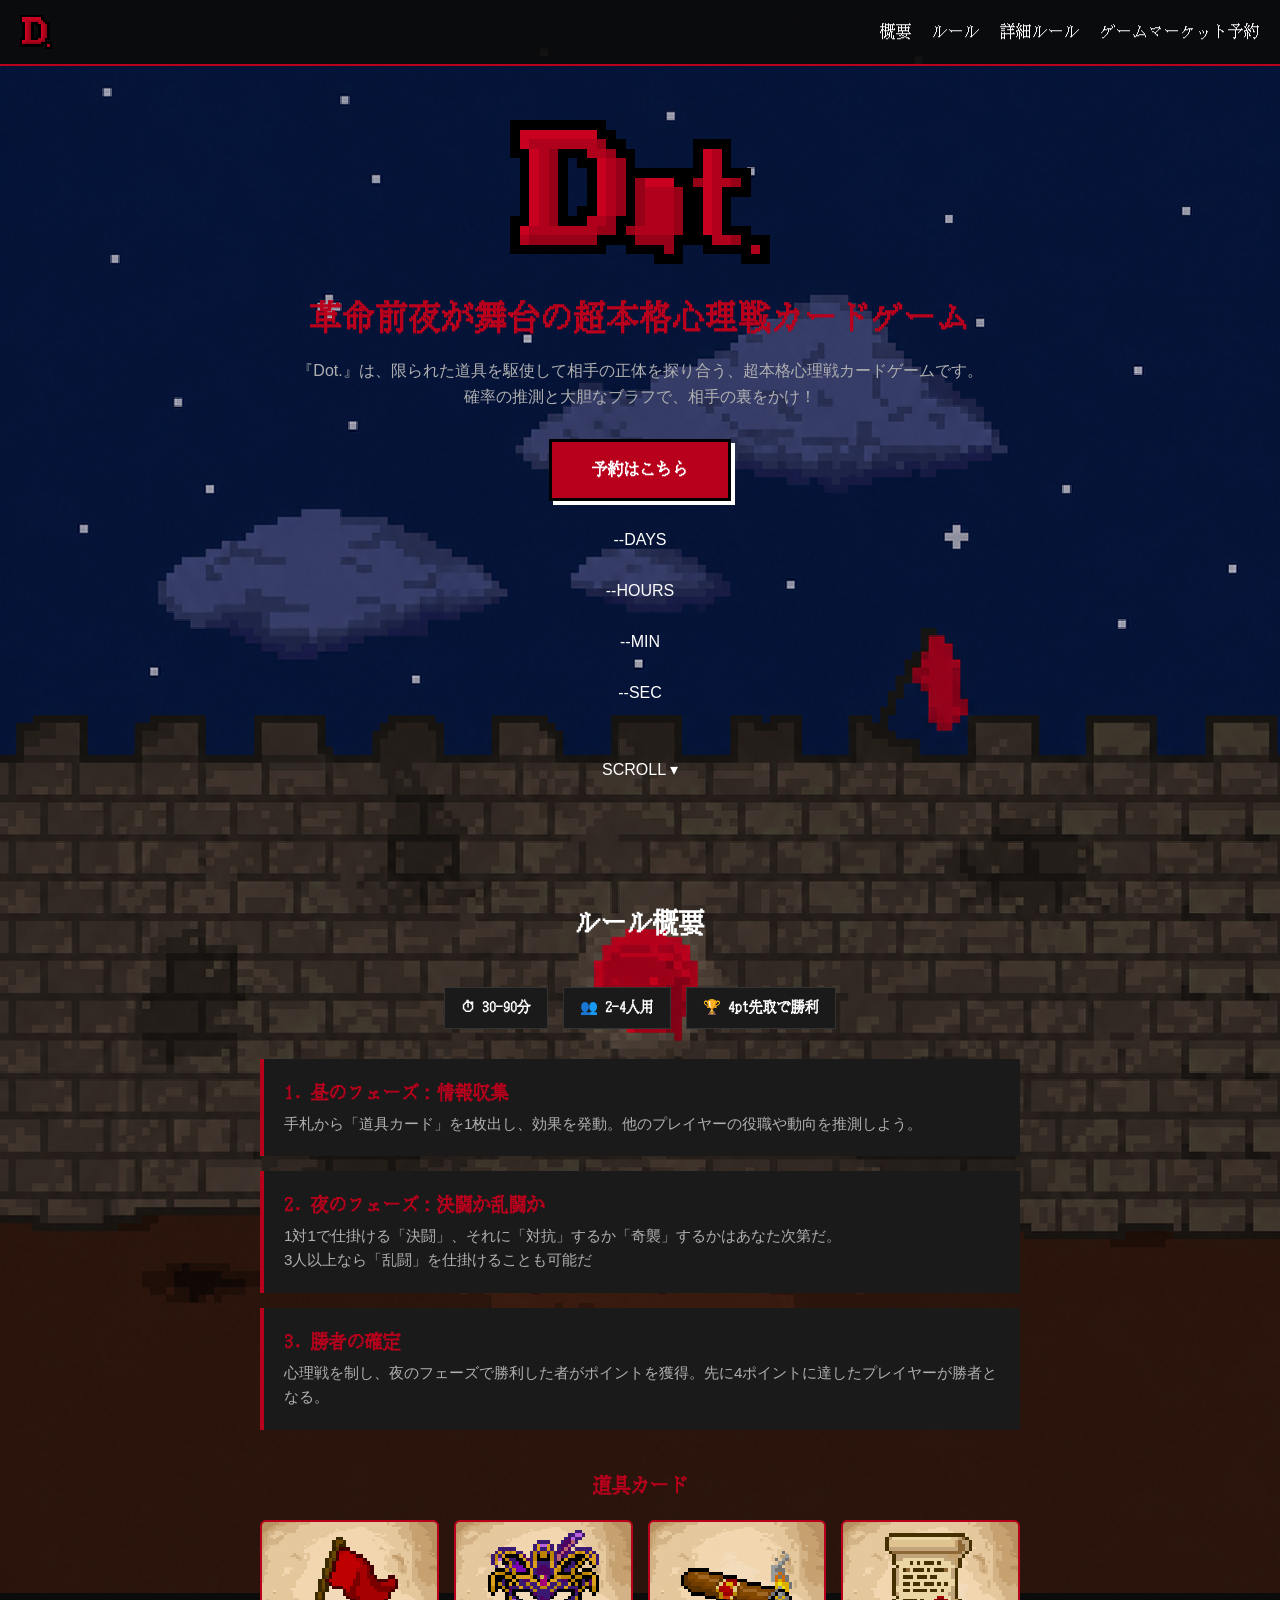
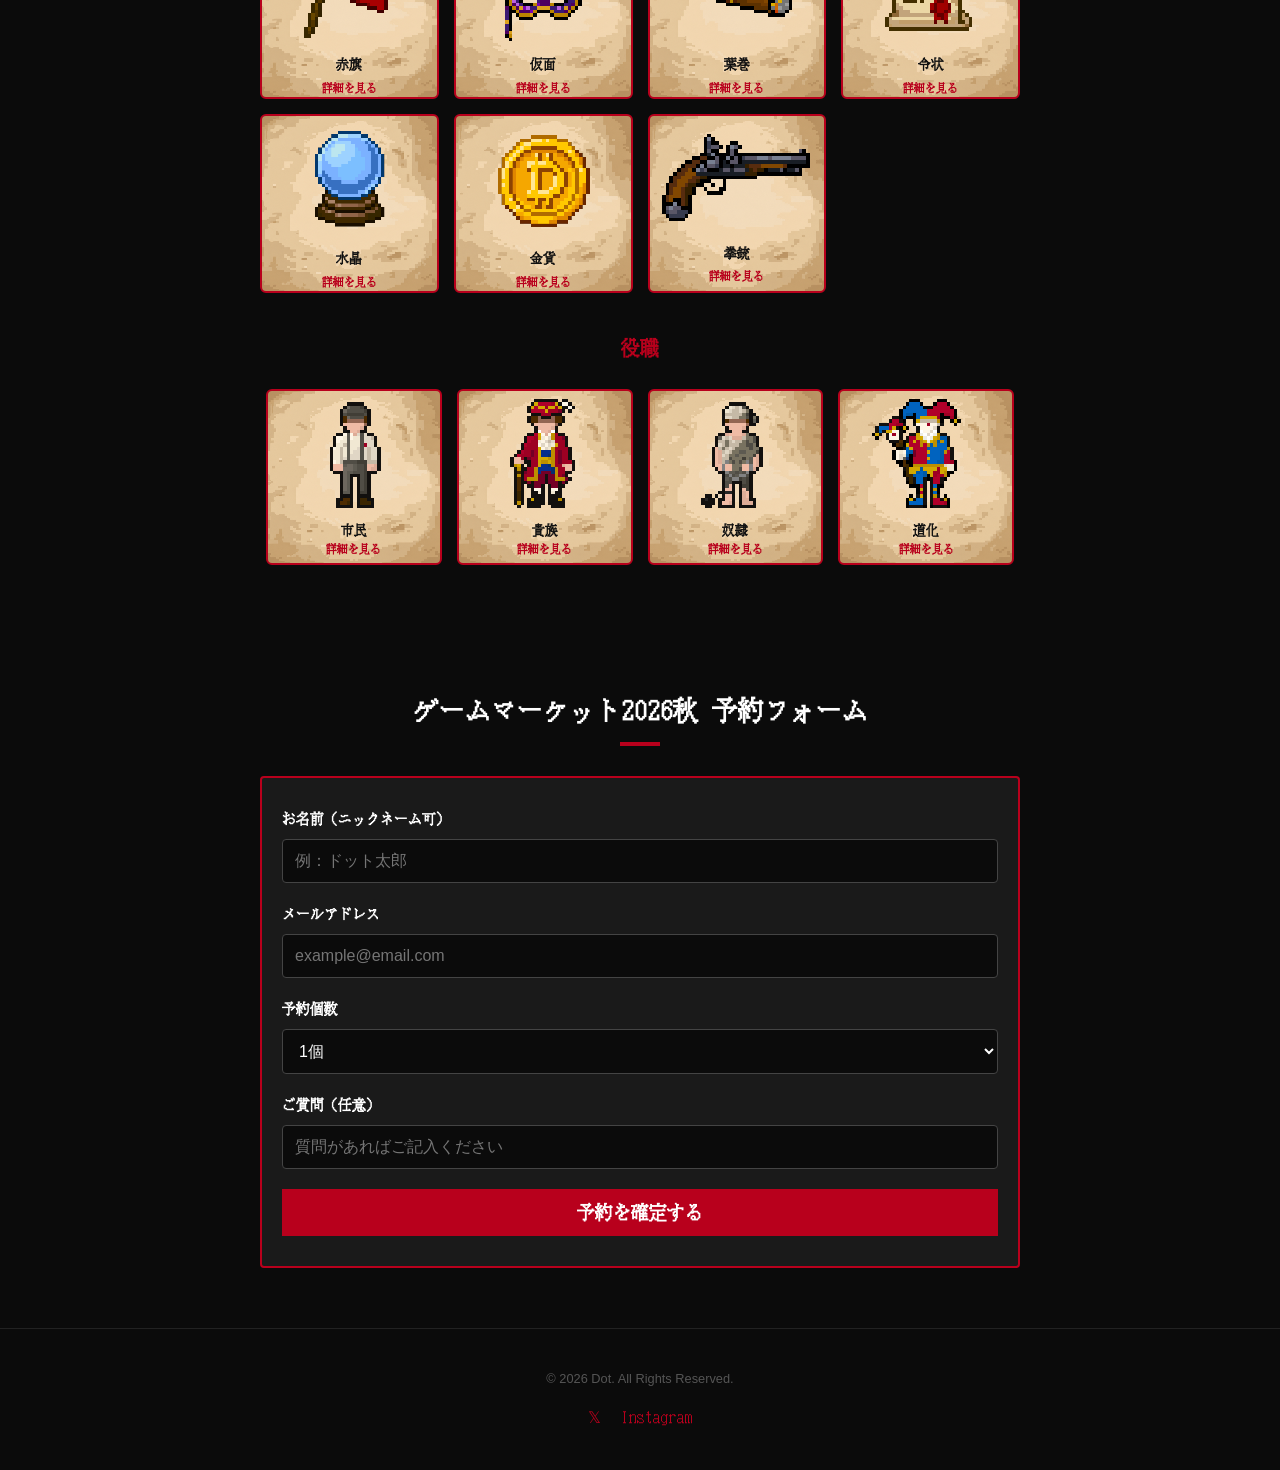
==== commit 34bbe00c: "Add countdown timer and scroll cue to index.html" ====
--- a/index.html
+++ b/index.html
@@ -3,7 +3,7 @@
 <head>
     <meta charset="UTF-8">
     <meta name="viewport" content="width=device-width, initial-scale=1.0">
-    <title>Dot. Official Website</title>
+    <title>Dot. - Official Website</title>
     <link rel="stylesheet" href="style.css">
 </head>
 <body>
@@ -29,6 +29,7 @@
 
     <!-- スマホ用ドロワーメニュー -->
     <div class="mobile-menu" id="mobile-menu" aria-hidden="true">
+        <button id="mobile-menu-close" class="mobile-close" aria-label="メニューを閉じる">×</button>
         <ul>
             <li><a href="#about" class="menu-link">概要</a></li>
             <li><a href="#rules" class="menu-link">ルール</a></li>
@@ -45,6 +46,13 @@
             『Dot.』は、限られた道具を駆使して相手の正体を探り合う、超本格心理戦カードゲームです。<br>確率の推測と大胆なブラフで、相手の裏をかけ！
         </p>
         <a href="#reserve" class="btn-cta">予約はこちら</a>
+        <div class="countdown" id="countdown" aria-label="ゲームマーケットまでのカウントダウン">
+      　<div class="count-block"><span class="timer-num" id="cd-days">--</span><span class="label">DAYS</span></div>
+      　<div class="count-block"><span class="timer-num" id="cd-hours">--</span><span class="label">HOURS</span></div>
+      　<div class="count-block"><span class="timer-num" id="cd-mins">--</span><span class="label">MIN</span></div>
+      　<div class="count-block"><span class="timer-num" id="cd-secs">--</span><span class="label">SEC</span></div>
+    　　</div>
+     　 <div class="scroll-cue">SCROLL ▾</div>
     </header>
 
     <!-- ルール概要セクション -->
@@ -240,6 +248,15 @@
             link.addEventListener('click', toggleMenu);
         });
 
+        // モバイルメニューの閉じるボタン
+        const mobileMenuCloseBtn = document.getElementById('mobile-menu-close');
+        if (mobileMenuCloseBtn) {
+            mobileMenuCloseBtn.addEventListener('click', () => {
+                // もしメニューが開いていれば閉じる
+                if (mobileMenu.classList.contains('active')) toggleMenu();
+            });
+        }
+
         // 初期ARIA状態を確実に設定
         hamburgerBtn.setAttribute('aria-expanded', 'false');
         mobileMenu.setAttribute('aria-hidden', 'true');
--- a/style.css
+++ b/style.css
@@ -144,6 +144,33 @@
     padding-top: 80px;
     transition: 0.3s;
     z-index: 105;
+}
+
+/* ハンバーガーメニューのフォントをドット明朝に変更 */
+.mobile-menu, .mobile-menu a, .mobile-menu .menu-link {
+    font-family: var(--font-dotmincho);
+    font-size: 16px;
+}
+
+/* モバイルメニューの右上に表示する閉じるボタン */
+.mobile-close {
+    position: absolute;
+    top: 12px;
+    right: 12px;
+    background: transparent;
+    border: none;
+    color: var(--text-light);
+    font-size: 1.4rem;
+    line-height: 1;
+    cursor: pointer;
+    z-index: 120;
+}
+
+.mobile-close:hover,
+.mobile-close:focus-visible {
+    color: var(--primary-red);
+    outline: 2px solid rgba(184,0,28,0.18);
+    border-radius: 6px;
 }
 
 .mobile-menu.active {
@@ -551,11 +578,13 @@
 @media (max-width: 767px) {
     body {
         background-attachment: fixed;
-        /* モバイルは幅基準で高さ自動、JSで制御している場合はそちらが優先 */
-        background-size: 100% auto;
+        /* モバイルは高さ基準で背景を合わせて固定表示（幅は自動） */
+        background-size: auto 100%;
+        background-position: top center;
     }
     .hero {
-        padding: 2rem 1rem;
+        /* 固定ナビに被らない余白を確保（ナビ高さ + 余白） */
+        padding: 88px 1rem 20px;
     }
 }
 
@@ -585,16 +614,21 @@
         margin-top: 2px;
     }
 
-    /* 役職カードも4枚が画面内に自然に収まるよう調整 */
+    /* 役職カード：モバイルでも横4列に収めてスクロール不要にする */
     .item-grid {
-        grid-template-columns: repeat(2, minmax(0, 1fr));
-        gap: 10px;
-    }
-
+        display: grid;
+        grid-template-columns: repeat(4, 1fr);
+        gap: 8px;
+        padding: 6px 6px;
+        width: 100%;
+    }
+
+    /* カードをグリッドセルいっぱいに広げ、ボーダーやパディングを含めて収まるようにする */
     .item-grid .item-card {
-        min-width: 0;
-        padding: 7px;
-        aspect-ratio: 1 / 1; /* 正方形を維持 */
+        width: 100%;
+        box-sizing: border-box;
+        aspect-ratio: 1 / 1;
+        padding: 6px;
         display: flex;
         flex-direction: column;
         justify-content: space-between;
@@ -604,6 +638,11 @@
     .item-grid .item-card img {
         width: 100%;
         height: auto;
+        max-height: 70%;
+        object-fit: contain;
+        image-rendering: pixelated;
+        image-rendering: crisp-edges;
+        margin-bottom: 8px;
     }
 
     /* 背景がカードからはみ出して見えないようにする */
@@ -711,8 +750,10 @@
 @media (max-width: 767px) {
     /* モバイルでは body の背景を無効化して、固定レイヤーを使う */
     body {
+        /* bodyの背景は無効化して固定レイヤー `.fixed-bg` を使う（ただしbodyは高さ基準の固定挙動を維持） */
         background-image: none !important;
-        background-attachment: scroll !important;
+        background-attachment: fixed !important;
+        background-size: auto 100% !important;
     }
 
     .fixed-bg {
@@ -721,9 +762,8 @@
         inset: 0;
         z-index: -1;
         background-image: url('bg.png');
-        /* 元画像の縦横比を保つ（幅は自動、表示高さはビューポートに合わせる） */
-        /* 幅をビューポート幅に合わせ、縦横比を保持する（元画像の比率を維持） */
-        background-size: 100% auto;
+        /* 元画像の縦横比を保ちながら高さをビューポートに合わせる */
+        background-size: auto 100%;
         background-color: var(--bg-color);
         background-position: top center;
         background-repeat: no-repeat;
@@ -732,6 +772,25 @@
         pointer-events: none;
         -webkit-backface-visibility: hidden;
         -webkit-transform: translateZ(0);
+    }
+
+    /* モバイルではカード内のテキストを非表示にして画像を中央に配置 */
+    .item-card p {
+        display: none;
+    }
+
+    .item-card {
+        justify-content: center; /* 画像を縦中央に */
+        padding: 6px;
+    }
+
+    .item-card img {
+        width: auto;
+        height: 68%;
+        max-height: 68%;
+        object-fit: contain;
+        margin: 0 auto;
+        display: block;
     }
 }
 
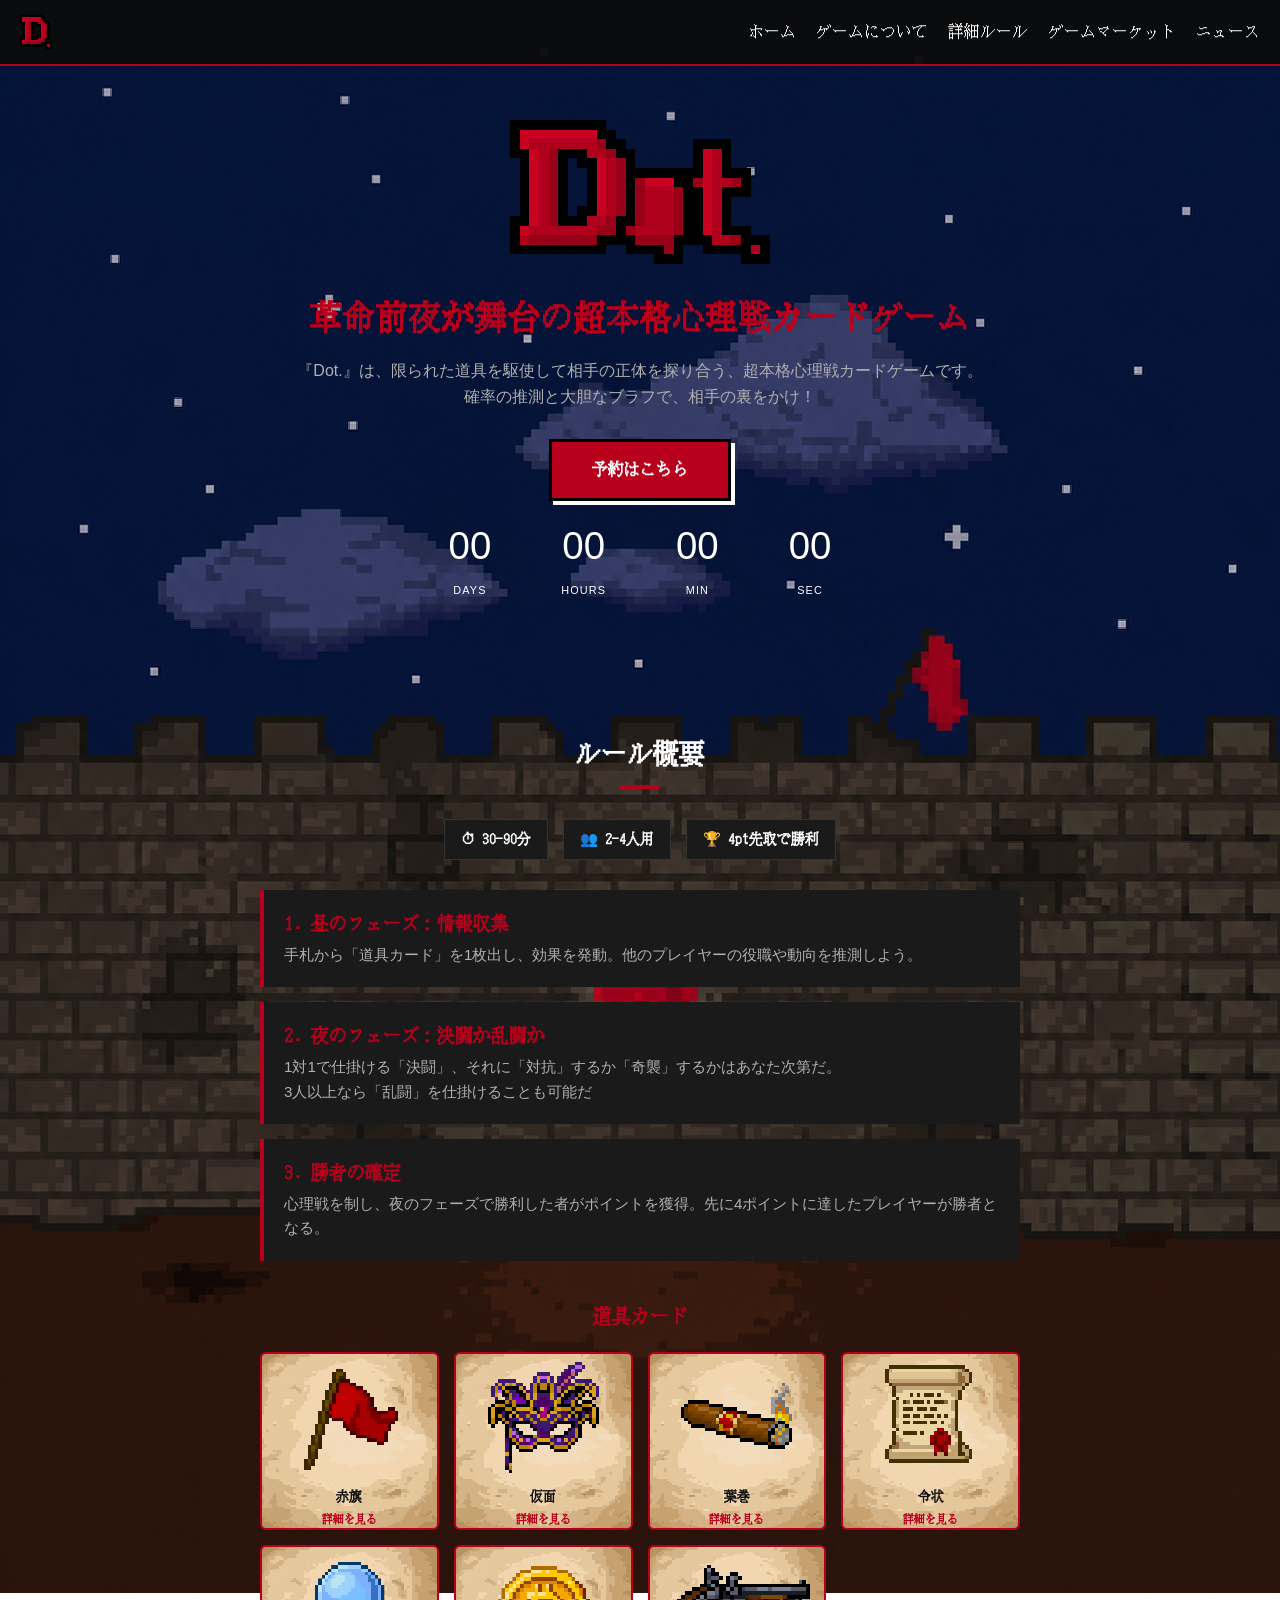
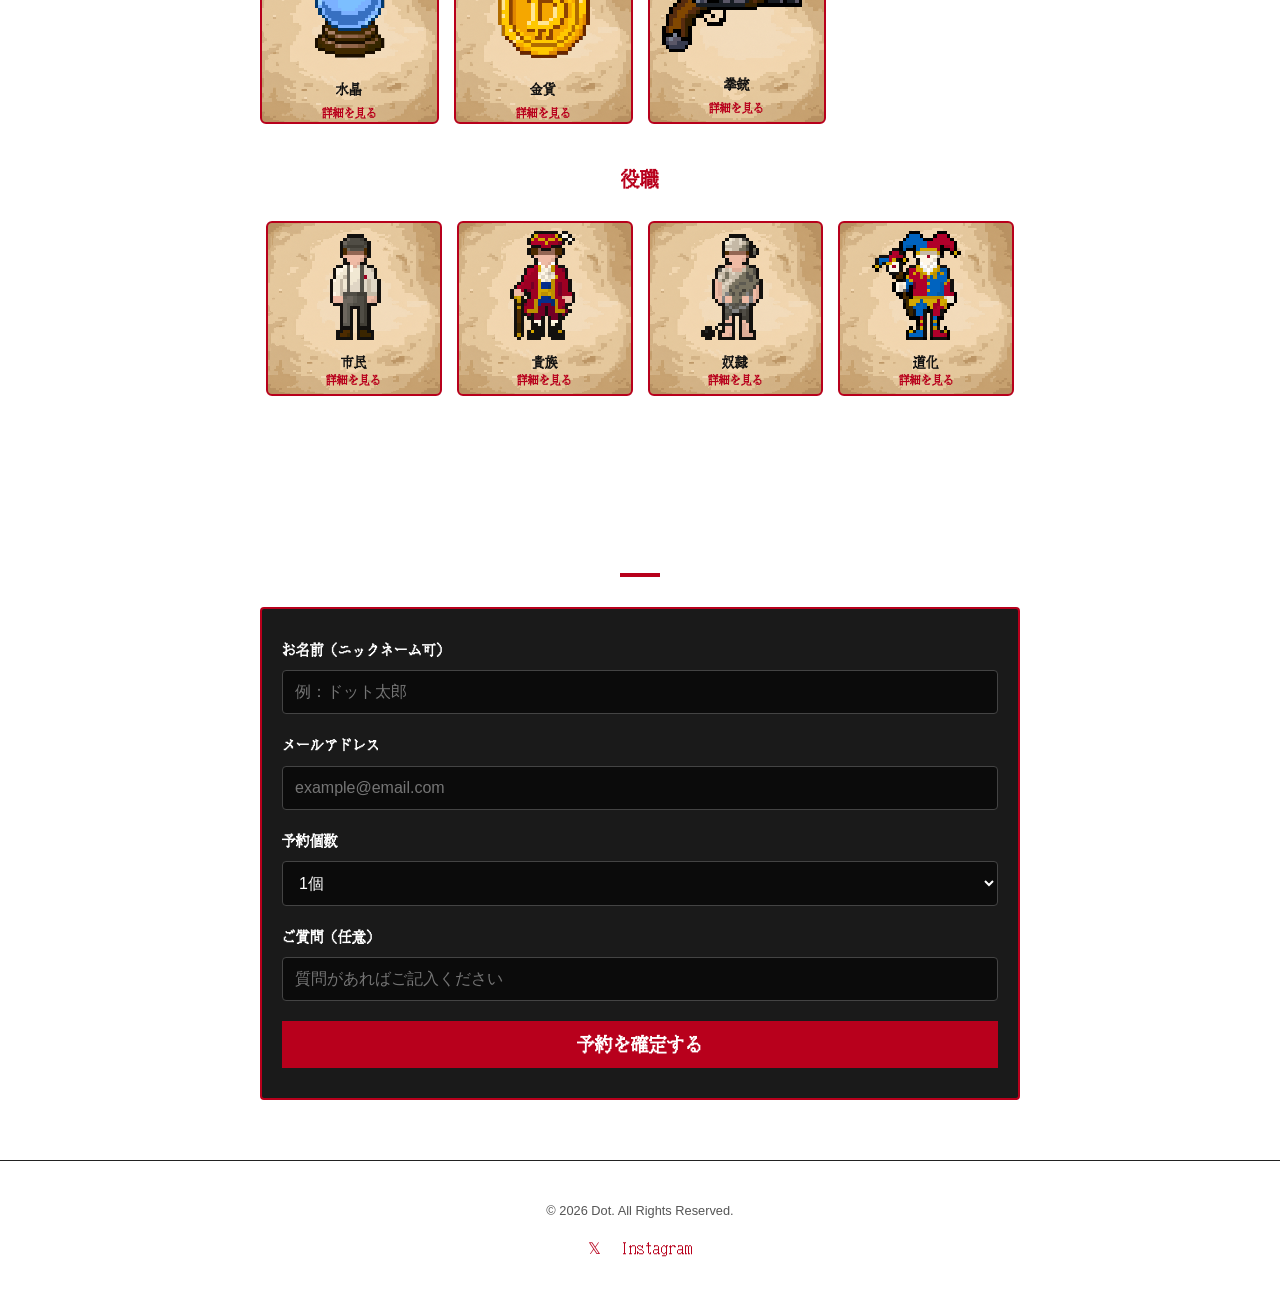
==== commit ee55e8dc: "Update navigation links and countdown functionality" ====
--- a/index.html
+++ b/index.html
@@ -14,10 +14,11 @@
         <a href="#" class="nav-logo"><img src="logo_shadow.png" alt="Dot."></a>
         <!-- PC用通常メニュー -->
         <ul class="nav-links">
-            <li><a href="#about">概要</a></li>
-            <li><a href="#rules">ルール</a></li>
+            <li><a href="index.html">ホーム</a></li>
+            <li><a href="about.html">ゲームについて</a></li>
             <li><a href="rules.html">詳細ルール</a></li>
-            <li><a href="#reserve">ゲームマーケット予約</a></li>
+            <li><a href="market.html">ゲームマーケット</a></li>
+            <li><a href="news.html">ニュース</a></li>
         </ul>
         <!-- スマホ用ハンバーガーボタン -->
         <button class="hamburger" id="hamburger-btn" aria-controls="mobile-menu" aria-expanded="false" aria-label="メニュー開閉">
@@ -31,10 +32,11 @@
     <div class="mobile-menu" id="mobile-menu" aria-hidden="true">
         <button id="mobile-menu-close" class="mobile-close" aria-label="メニューを閉じる">×</button>
         <ul>
-            <li><a href="#about" class="menu-link">概要</a></li>
-            <li><a href="#rules" class="menu-link">ルール</a></li>
+            <li><a href="index.html" class="menu-link">ホーム</a></li>
+            <li><a href="about.html" class="menu-link">ゲームについて</a></li>
             <li><a href="rules.html" class="menu-link">詳細ルール</a></li>
-            <li><a href="#reserve" class="menu-link">ゲームマーケット予約</a></li>
+            <li><a href="market.html" class="menu-link">ゲームマーケット</a></li>
+            <li><a href="news.html" class="menu-link">ニュース</a></li>
         </ul>
     </div>
 
@@ -47,12 +49,11 @@
         </p>
         <a href="#reserve" class="btn-cta">予約はこちら</a>
         <div class="countdown" id="countdown" aria-label="ゲームマーケットまでのカウントダウン">
-      　<div class="count-block"><span class="timer-num" id="cd-days">--</span><span class="label">DAYS</span></div>
-      　<div class="count-block"><span class="timer-num" id="cd-hours">--</span><span class="label">HOURS</span></div>
-      　<div class="count-block"><span class="timer-num" id="cd-mins">--</span><span class="label">MIN</span></div>
-      　<div class="count-block"><span class="timer-num" id="cd-secs">--</span><span class="label">SEC</span></div>
-    　　</div>
-     　 <div class="scroll-cue">SCROLL ▾</div>
+            <div class="count-block"><span class="timer-num" id="cd-days">--</span><span class="label">DAYS</span></div>
+            <div class="count-block"><span class="timer-num" id="cd-hours">--</span><span class="label">HOURS</span></div>
+            <div class="count-block"><span class="timer-num" id="cd-mins">--</span><span class="label">MIN</span></div>
+            <div class="count-block"><span class="timer-num" id="cd-secs">--</span><span class="label">SEC</span></div>
+        </div>
     </header>
 
     <!-- ルール概要セクション -->
@@ -433,6 +434,34 @@
             reserveBtn.textContent = '予約を確定する';
             formSubmitted = false;
         });
+        // ---------- Countdown ----------
+        // TODO: 実際のゲームマーケット開催日時に書き換えてください
+        const targetDate = new Date('2026-10-18T00:00:00+09:00').getTime();
+ 
+        function updateCountdown(){
+          const now = Date.now();
+          const diff = targetDate - now;
+          const els = {
+            d: document.getElementById('cd-days'),
+            h: document.getElementById('cd-hours'),
+            m: document.getElementById('cd-mins'),
+            s: document.getElementById('cd-secs')
+          };
+          if(diff <= 0){
+            els.d.textContent = '00'; els.h.textContent='00'; els.m.textContent='00'; els.s.textContent='00';
+            return;
+          }
+          const day = Math.floor(diff/86400000);
+          const hr  = Math.floor((diff%86400000)/3600000);
+          const min = Math.floor((diff%3600000)/60000);
+          const sec = Math.floor((diff%60000)/1000);
+          els.d.textContent = String(day).padStart(2,'0');
+          els.h.textContent = String(hr).padStart(2,'0');
+          els.m.textContent = String(min).padStart(2,'0');
+          els.s.textContent = String(sec).padStart(2,'0');
+        }
+        updateCountdown();
+        setInterval(updateCountdown, 1000);
     </script>
 </body>
 </html>
--- a/style.css
+++ b/style.css
@@ -31,20 +31,19 @@
 }
 
 body {
-  margin: 0;
-    background-color: var(--bg-color);
-
-  background-image: url('bg.png');
-  background-repeat: no-repeat;
-  background-position: top center;
-  background-attachment: fixed;  /* JSで位置を制御するため固定 */
-
-  color: var(--text-light);
-  line-height: 1.6;
-
-  /* ドット絵用のくっきり設定 */
-  image-rendering: pixelated;
-  image-rendering: crisp-edges;
+        margin: 0;
+        /* 背景は画像のみ指定（背景色は個別ページで必要なら上書きしてください） */
+        background-image: url('bg.png');
+        background-repeat: no-repeat;
+        background-position: top center;
+        background-attachment: fixed;  /* JSで位置を制御するため固定 */
+
+        color: var(--text-light);
+        line-height: 1.6;
+
+        /* ドット絵用のくっきり設定 */
+        image-rendering: pixelated;
+        image-rendering: crisp-edges;
 }
 
 /* 固定背景用の要素（モバイルでこれを有効にする） */
@@ -250,6 +249,20 @@
     box-shadow: 0px 0px 0px #fff;
     transform: translate(4px, 4px);
 }
+
+/* countdown */
+.countdown{
+  display:flex;gap:clamp(10px,2.4vw,26px);justify-content:center;flex-wrap:wrap;
+}
+.count-block{
+  background:var(--navy-panel);border:1px solid var(--navy-line);
+  padding:14px clamp(14px,2.4vw,22px);min-width:76px;
+}
+.timer-num{display:block;font-size:clamp(1.6rem,3.6vw,2.4rem);color:var(--red-bright);}
+.count-block span.label{display:block;font-size:.68rem;color:var(--ink-dim);margin-top:6px;letter-spacing:.1em;}
+ 
+.scroll-cue{position:absolute;bottom:26px;left:50%;transform:translateX(-50%);font-size:.7rem;color:var(--blue-grey);z-index:2;}
+ 
 
 /* --- 各コンテンツ共通スタイル --- */
 section {
@@ -784,6 +797,52 @@
         padding: 6px;
     }
 
+
+    /* ===== rules.html specific styles (migrated) =====
+       These styles were previously embedded in rules.html. Keeping them here
+       ensures rules page uses the same stylesheet. If duplicates exist, later
+       rules override earlier ones. */
+
+    /* Page-specific hero sizing */
+    .page-hero { padding: 120px 20px 40px; text-align:center; max-width:800px; margin:0 auto; }
+    .page-hero h1 { font-size:1.6rem; color:var(--primary-red); margin-bottom:10px; font-family:var(--font-dotmincho); letter-spacing:1px; }
+    .page-hero p { font-size:0.95rem; color:var(--text-muted); }
+
+    /* Table of contents (rules page) */
+    .toc { max-width:800px; margin: 20px auto; padding: 0 20px; }
+    .toc-title { color: var(--text-light); font-family: var(--font-dotmincho); margin-bottom:8px; }
+    .toc ul { list-style: none; display:flex; gap:10px; flex-wrap:wrap; }
+    .toc a { color: var(--text-muted); text-decoration:none; font-size:0.95rem; padding:6px 10px; border-radius:6px; }
+    .toc a:hover { background: rgba(184,0,28,0.08); color: var(--primary-red); }
+
+    /* Effect grid defaults used by rules.html (already present but ensure parity) */
+    .effect-grid { display:grid; grid-template-columns:1fr; gap:14px; }
+    .effect-card { display:flex; gap:14px; align-items:flex-start; background-color:var(--accent-gray); border-left:4px solid var(--primary-red); border-radius:4px; padding:14px; }
+    .effect-card img { width:56px; height:56px; object-fit:contain; background:#fff; border-radius:4px; padding:4px; flex-shrink:0; }
+    .effect-card .effect-name { font-weight:bold; color:var(--primary-red); margin-bottom:4px; font-size:0.95rem; }
+
+    /* Smaller table tweaks for rules page */
+    .rule-table th, .rule-table td { border:1px solid #333; padding:8px 10px; text-align:center; color:var(--text-muted); }
+
+    /* end migrated rules.html styles */
+
+    /* --- rules-page specific size overrides to restore previous layout --- */
+    .rules-page section {
+        padding: 40px 20px; /* smaller vertical padding like original */
+        max-width: 800px;
+    }
+    .rules-page .page-hero {
+        padding: 120px 20px 40px; /* restore original hero spacing */
+    }
+    .rules-page h2 {
+        font-size: 1.4rem; /* match previous size */
+    }
+    .rules-page .rule-box p, .rules-page .rule-box li {
+        font-size: 0.92rem; /* ensure readable but not oversized */
+    }
+    .rules-page .effect-card img { width:56px; height:56px; }
+    .rules-page .item-card img { max-height: 70%; }
+
     .item-card img {
         width: auto;
         height: 68%;
@@ -815,3 +874,194 @@
         padding: 8px;
     }
 }
+/* =========================================================
+   rules.html 用スタイル（グローバル / 全画面幅で有効）
+   ※以前このブロックはスマホ用メディアクエリ内に誤って
+     入っていたため、PC幅で無効化されていました。
+     こちらで正式にグローバルスコープに追加します。
+   ========================================================= */
+
+.rules-page .page-hero,
+.page-hero {
+    padding: 120px 20px 40px;
+    text-align: center;
+    max-width: 800px;
+    margin: 0 auto;
+}
+
+.page-hero h1 {
+    font-size: 1.6rem;
+    color: var(--primary-red);
+    margin-bottom: 10px;
+    font-family: var(--font-dotmincho);
+    letter-spacing: 1px;
+}
+
+.page-hero p {
+    font-size: 0.95rem;
+    color: var(--text-muted);
+}
+
+.back-link {
+    display: inline-block;
+    margin-top: 20px;
+    color: var(--text-light);
+    text-decoration: none;
+    border: 1px solid var(--primary-red);
+    padding: 8px 18px;
+    border-radius: 4px;
+    font-size: 0.85rem;
+    transition: background 0.2s;
+}
+
+.back-link:hover {
+    background-color: var(--primary-red);
+}
+
+/* 目次（Table of Contents） */
+.toc {
+    max-width: 800px;
+    margin: 20px auto;
+    padding: 0 20px;
+}
+
+.toc-title {
+    color: var(--text-light);
+    font-family: var(--font-dotmincho);
+    margin-bottom: 8px;
+}
+
+.toc ul {
+    list-style: none;
+    display: flex;
+    gap: 10px;
+    flex-wrap: wrap;
+}
+
+.toc a {
+    color: var(--text-muted);
+    text-decoration: none;
+    font-size: 0.95rem;
+    padding: 6px 10px;
+    border-radius: 6px;
+    border: 1px solid #333;
+}
+
+.toc a:hover {
+    background: rgba(184, 0, 28, 0.12);
+    color: var(--primary-red);
+    border-color: var(--primary-red);
+}
+
+/* テキストルール用ボックス */
+.rule-box {
+    background-color: var(--accent-gray);
+    border: 1px solid #333;
+    border-radius: 6px;
+    padding: 18px 20px;
+    margin-bottom: 18px;
+}
+
+.rule-box p, .rule-box li {
+    font-size: 0.92rem;
+    color: var(--text-muted);
+    margin-bottom: 8px;
+}
+
+.rule-box ul {
+    padding-left: 20px;
+}
+
+.story-text {
+    font-size: 0.95rem;
+    color: var(--text-muted);
+    line-height: 1.9;
+}
+
+h3.sub {
+    font-size: 1.05rem;
+    color: var(--primary-red);
+    margin: 22px 0 10px;
+    font-family: var(--font-dotmincho);
+}
+
+/* 道具/役職カードの効果一覧（グローバル版） */
+.effect-grid {
+    display: grid;
+    grid-template-columns: 1fr;
+    gap: 14px;
+}
+
+.effect-card {
+    display: flex;
+    gap: 14px;
+    align-items: flex-start;
+    background-color: var(--accent-gray);
+    border-left: 4px solid var(--primary-red);
+    border-radius: 4px;
+    padding: 14px;
+}
+
+.effect-card img {
+    width: 56px;
+    height: 56px;
+    object-fit: contain;
+    background: #fff;
+    border-radius: 4px;
+    padding: 4px;
+    flex-shrink: 0;
+    image-rendering: pixelated;
+    image-rendering: crisp-edges;
+}
+
+.effect-card .effect-name {
+    font-weight: bold;
+    color: var(--primary-red);
+    margin-bottom: 4px;
+    font-size: 0.95rem;
+    font-family: var(--font-dotmincho);
+}
+
+.effect-card p {
+    font-size: 0.88rem;
+    color: var(--text-muted);
+}
+
+/* テーブル */
+.rule-table {
+    width: 100%;
+    border-collapse: collapse;
+    margin-bottom: 18px;
+    font-size: 0.85rem;
+}
+
+.rule-table th, .rule-table td {
+    border: 1px solid #333;
+    padding: 8px 10px;
+    text-align: center;
+    color: var(--text-muted);
+}
+
+.rule-table th {
+    background-color: var(--accent-gray);
+    color: var(--text-light);
+    font-family: var(--font-dotmincho);
+}
+
+.rule-table td:first-child {
+    color: var(--text-light);
+    font-weight: bold;
+}
+
+.note {
+    font-size: 0.8rem;
+    color: #777;
+    margin-top: -8px;
+    margin-bottom: 18px;
+}
+
+@media (min-width: 768px) {
+    .effect-grid {
+        grid-template-columns: 1fr 1fr;
+    }
+}
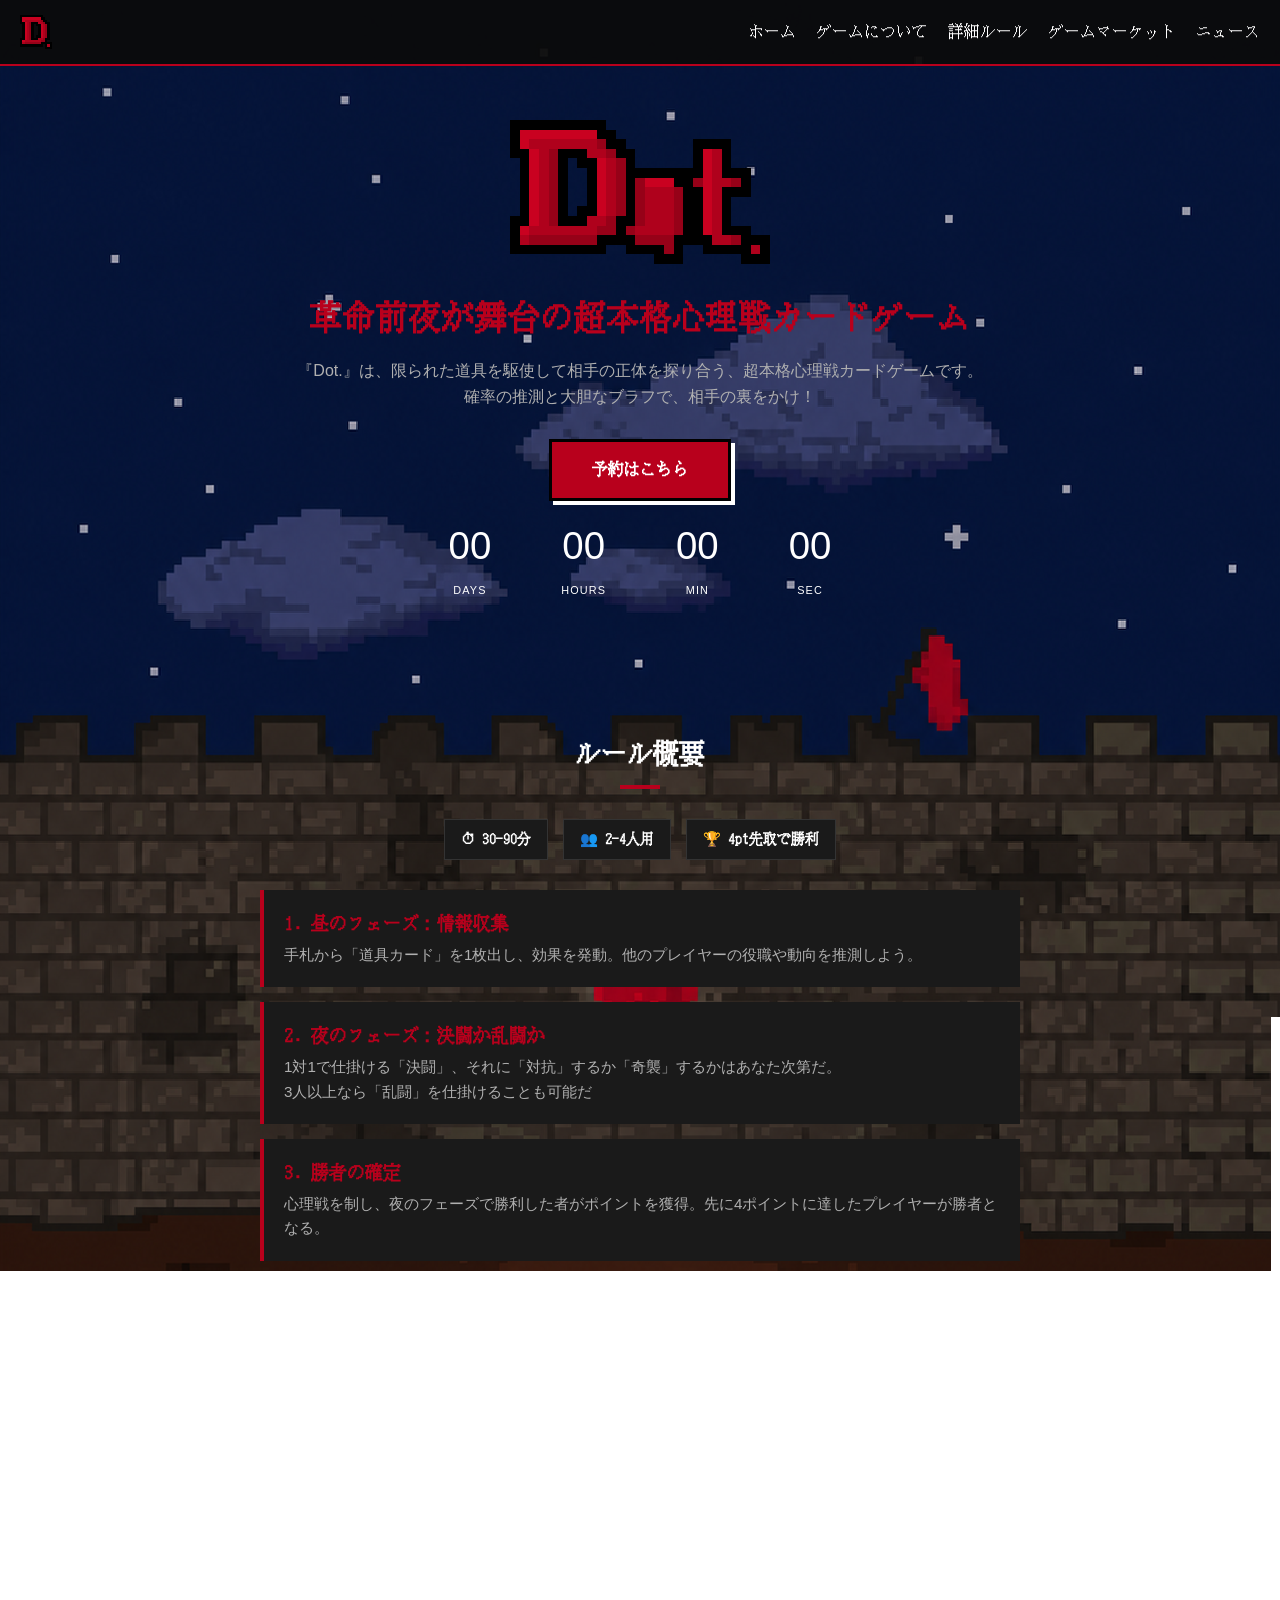
==== commit d24f63b3: "Update index.html" ====
--- a/index.html
+++ b/index.html
@@ -305,29 +305,125 @@
             },
             'mask': {
                 name: '仮面', image: 'Mask.png', count: '道具カード｜収録枚数：3枚',
-                html: `<div class="tool-modal-section"><h4>効果</h4><p>好きなプレイヤー1人を選び、役職カードを交換する。</p>
-                <p>※自分の役職がわからなくなることもある。</p></div>`
+                html: `
+                    <div class="tool-modal-section"><h4>効果</h4><p>好きなプレイヤー1人を選び、役職カードを交換する。</p>
+                    <p>※自分の役職がわからなくなることもある。</p></div>
+                    <div class="tool-modal-section">
+                        <h4>使用上の注意</h4>
+                        <ul>
+                            <li>仮面で交換した後は新しい役職カードの上に証明チップはのせない。</li>
+                            <li>仮面による役職の交換が行われた後、葉巻によって役職の移動が行われた場合を考える。その夜決闘で攻め手が自身の役職カードに自分の証明チップをのせているのに対し、受け手は証明チップをのせていない場合、
+                            受け手への役職チップ付与が行われ、自身の役職を確認できる。</li>
+                        </ul>
+                    </div>
+                    <div class="tool-modal-section">
+                        <h4>戦術メモ</h4>
+                        <p>仮面は相手の役職を奪うことができる強力な道具。相手の戦略を崩すために使うのも良いし、逆に自分の役職を隠すために使うのも有効だ。</p>
+                    </div>
+                `
             },
             'cigar': {
                 name: '葉巻', image: 'Cigar.png', count: '道具カード｜収録枚数：3枚',
-                html: `<div class="tool-modal-section"><h4>効果</h4><p>酒場の役職カードのうち好きな1枚と自分の役職カードを交換する。新たな自分の役職カードの上に証明チップをのせる。</p></div>`
+                html: `
+                    <div class="tool-modal-section">
+                        <h4>効果</h4>
+                        <p>酒場の役職カードのうち好きな1枚と自分の役職カードを交換する。新たな自分の役職カードの上に証明チップをのせる。</p>
+                    </div>
+                    <div class="tool-modal-section">
+                        <h4>使用上の注意</h4>
+                        <ul>
+                            <li>仮面で交換した後は新しい役職カードの上に証明チップはのせない。</li>
+                            <li>仮面による役職の交換が行われた後、葉巻によって役職の移動が行われた場合を考える。その夜決闘で攻め手が自身の役職カードに自分の証明チップをのせているのに対し、受け手は証明チップをのせていない場合、
+                            受け手への役職チップ付与が行われ、自sンんの役職を確認できる。</li>
+                        </ul>
+                    </div>
+                    <div class="tool-modal-section">
+                        <h4>戦術メモ</h4>
+                        <p>仮面は相手の役職を奪うことができる強力な道具。相手の戦略を崩すために使うのも良いし、逆に自分の役職を隠すために使うのも有効だ。</p>
+                    </div>
+                `
             },
             'warrant': {
                 name: '令状', image: 'Warrant.png', count: '道具カード｜収録枚数：3枚',
-                html: `<div class="tool-modal-section"><h4>効果</h4><p>手札から1枚選び自分の前に伏せ、証明チップをのせる。その後山札から1枚引いて手札に加える。記録カードにのせた自分の証明チップはすべて回収する。</p></div>`
+                html: `
+                    <div class="tool-modal-section">
+                        <h4>効果</h4>
+                        <p>手札から1枚選び自分の前に伏せ、証明チップをのせる。その後山札から1枚引いて手札に加える。記録カードにのせた自分の証明チップはすべて回収する。</p>
+                    </div>
+                    <div class="tool-modal-section">
+                        <h4>使用上の注意</h4>
+                        <ul>
+                            <li>令状で伏せたカードは、夜フェーズで攻め手がそのカードを使うことができる。</li>
+                            <li>令状で伏せたカードは、夜フェーズで受け手がそのカードを使うことができる。</li>
+                        </ul>
+                    </div>
+                    <div class="tool-modal-section">
+                        <h4>戦術メモ</h4>
+                        <p>令状は手札を補充しつつ、証明チップを回収できる便利な道具。相手の手札を減らすために使うのも良いし、自分の手札を増やすために使うのも有効だ。</p>
+                    </div>
+                `
             },
             'crystal-ball': {
                 name: '水晶', image: 'Crystal_Ball.png', count: '道具カード｜収録枚数：2枚',
-                html: `<div class="tool-modal-section"><h4>効果</h4><p>酒場の役職カードのうち好きな1枚を表にする。その後その上に証明チップをのせる。</p></div>`
+                html: `
+                    <div class="tool-modal-section">
+                        <h4>効果</h4>
+                        <p>酒場の役職カードのうち好きな1枚を表にする。その後その上に証明チップをのせる。</p>
+                    </div>
+                    <div class="tool-modal-section">
+                        <h4>使用上の注意</h4>
+                        <ul>
+                            <li>水晶で表にした役職カードは、夜フェーズで攻め手がそのカードを使うことができる。</li>
+                            <li>水晶で表にした役職カードは、夜フェーズで受け手がそのカードを使うことができる。</li>
+                        </ul>
+                    </div>
+                    <div class="tool-modal-section">
+                        <h4>戦術メモ</h4>
+                        <p>水晶は酒場の役職カードを表にすることができる。相手の役職を把握するために使うのも良いし、自分の役職を隠すために使うのも有効だ。</p>
+                    </div>
+                `
             },
             'coin': {
                 name: '金貨', image: 'Coin.png', count: '道具カード｜収録枚数：2枚',
-                html: `<div class="tool-modal-section"><h4>効果</h4><p>他のプレイヤーは手番が早い順に、自分の手札にない道具を1つ宣言し、記録カードのその道具に証明チップをのせる。すでに証明チップまたは枯渇チップがのっている道具は宣言できない。</p></div>`
+                html: `
+                    <div class="tool-modal-section">
+                        <h4>効果</h4>
+                        <p>他のプレイヤーは手番が早い順に、自分の手札にない道具を1つ宣言し、記録カードのその道具に証明チップをのせる。すでに証明チップまたは枯渇チップがのっている道具は宣言できない。</p>
+                    </div>
+                    <div class="tool-modal-section">
+                        <h4>使用上の注意</h4>
+                        <ul>
+                            <li>金貨で宣言された道具は、夜フェーズで攻め手がその道具を使うことができる。</li>
+                            <li>金貨で宣言された道具は、夜フェーズで受け手がその道具を使うことができる。</li>
+                        </ul>
+                    </div>
+                    <div class="tool-modal-section">
+                        <h4>戦術メモ</h4>
+                        <p>金貨は他のプレイヤーが使う道具を宣言することができる。相手の行動を予測するために使うのも良いし、自分の道具を隠すために使うのも有効だ。</p>
+                    </div>
+                `
             },
             'gun': {
                 name: '拳銃', image: 'Gun.png', count: '道具カード｜収録枚数：1枚',
-                html: `<div class="tool-modal-section"><h4>効果</h4><p>このラウンドの夜フェーズで以下の効果を得る。</p>
-                <ul><li>決闘で勝利した場合、獲得ポイントが+2ptから+3ptになる。</li></ul></div>`
+                html: `
+                    <div class="tool-modal-section">
+                        <h4>効果</h4>
+                        <p>このラウンドの夜フェーズで以下の効果を得る。</p>
+                        <ul>
+                            <li>決闘で勝利した場合、獲得ポイントが+2ptから+3ptになる。</li>
+                        </ul>
+                    </div>
+                    <div class="tool-modal-section">
+                        <h4>使用上の注意</h4>
+                        <ul>
+                            <li>拳銃は1枚しかない貴重なカード。使いどころを見極めよう。</li>
+                        </ul>
+                    </div>
+                    <div class="tool-modal-section">
+                        <h4>戦術メモ</h4>
+                        <p>拳銃は決闘の結果に大きな影響を与えることができる。慎重に使用しよう。</p>
+                    </div>
+                `
             }
             ,
             'citizen': {
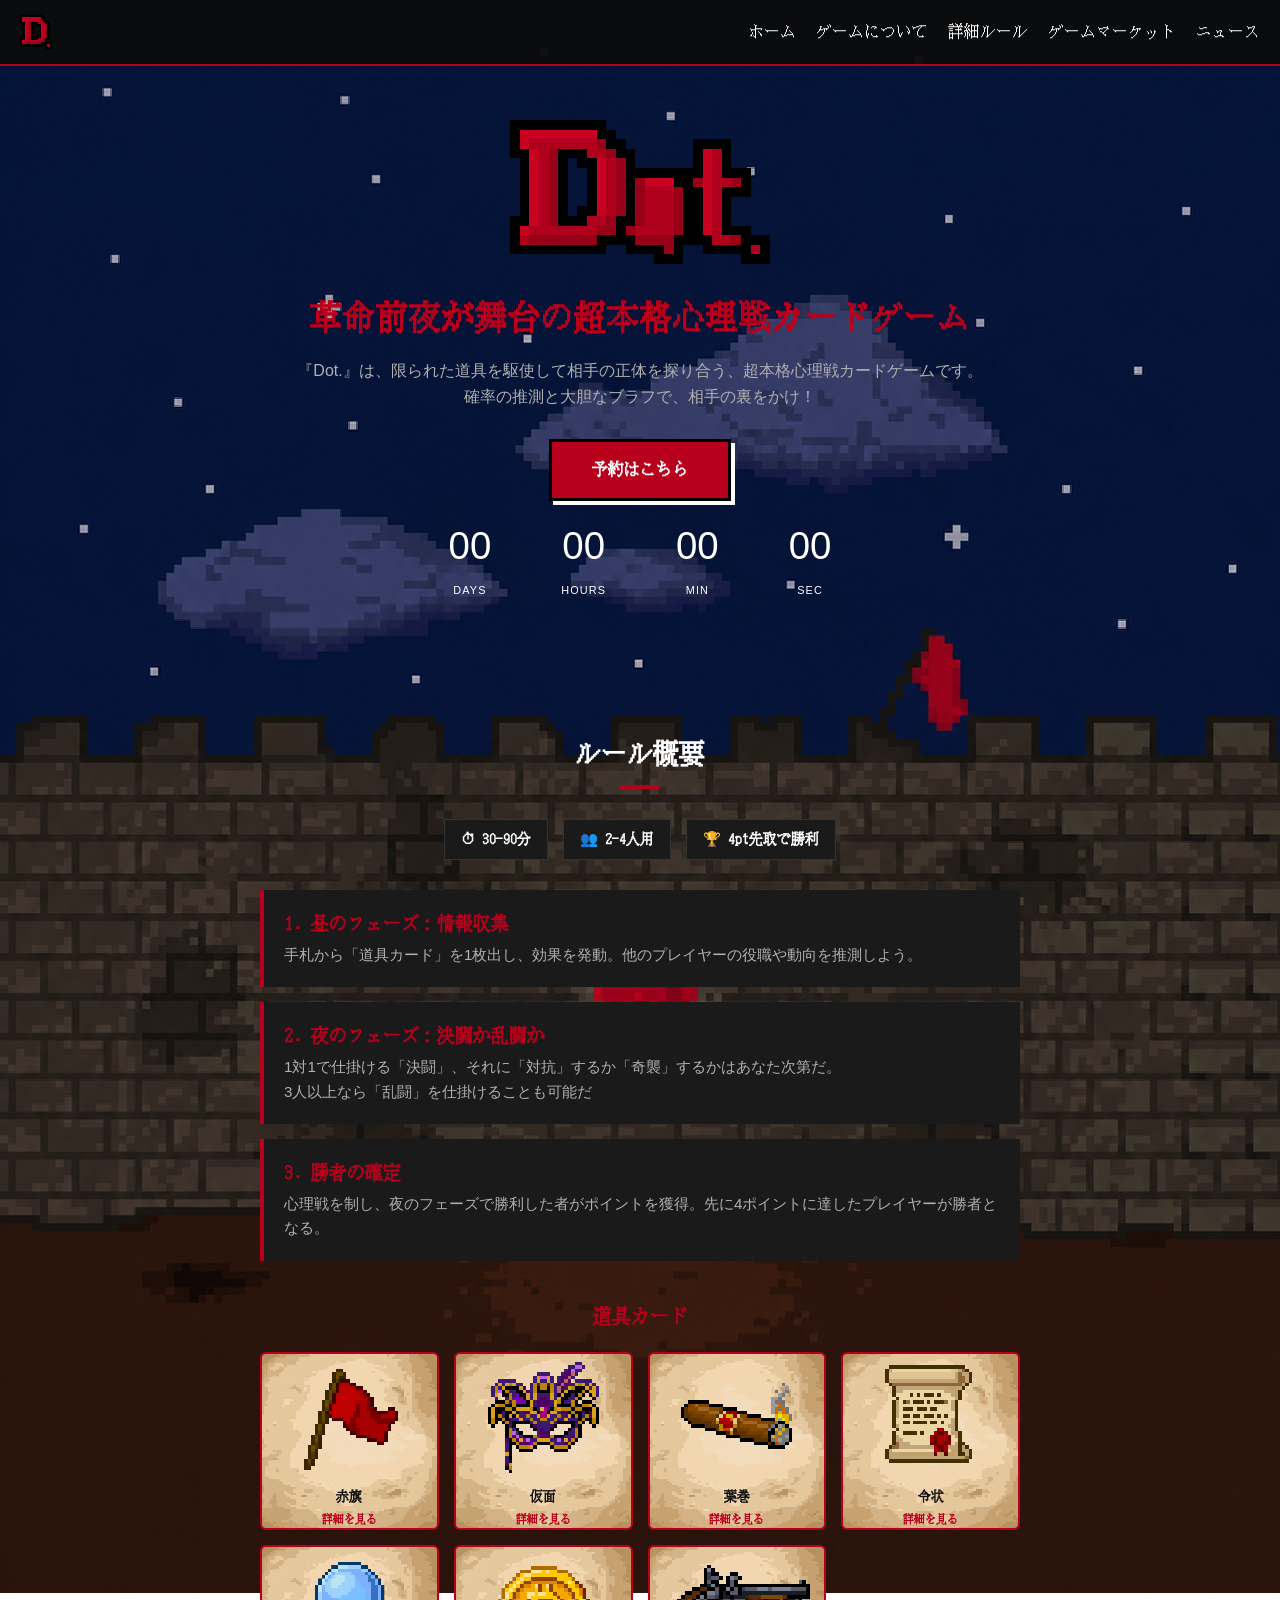
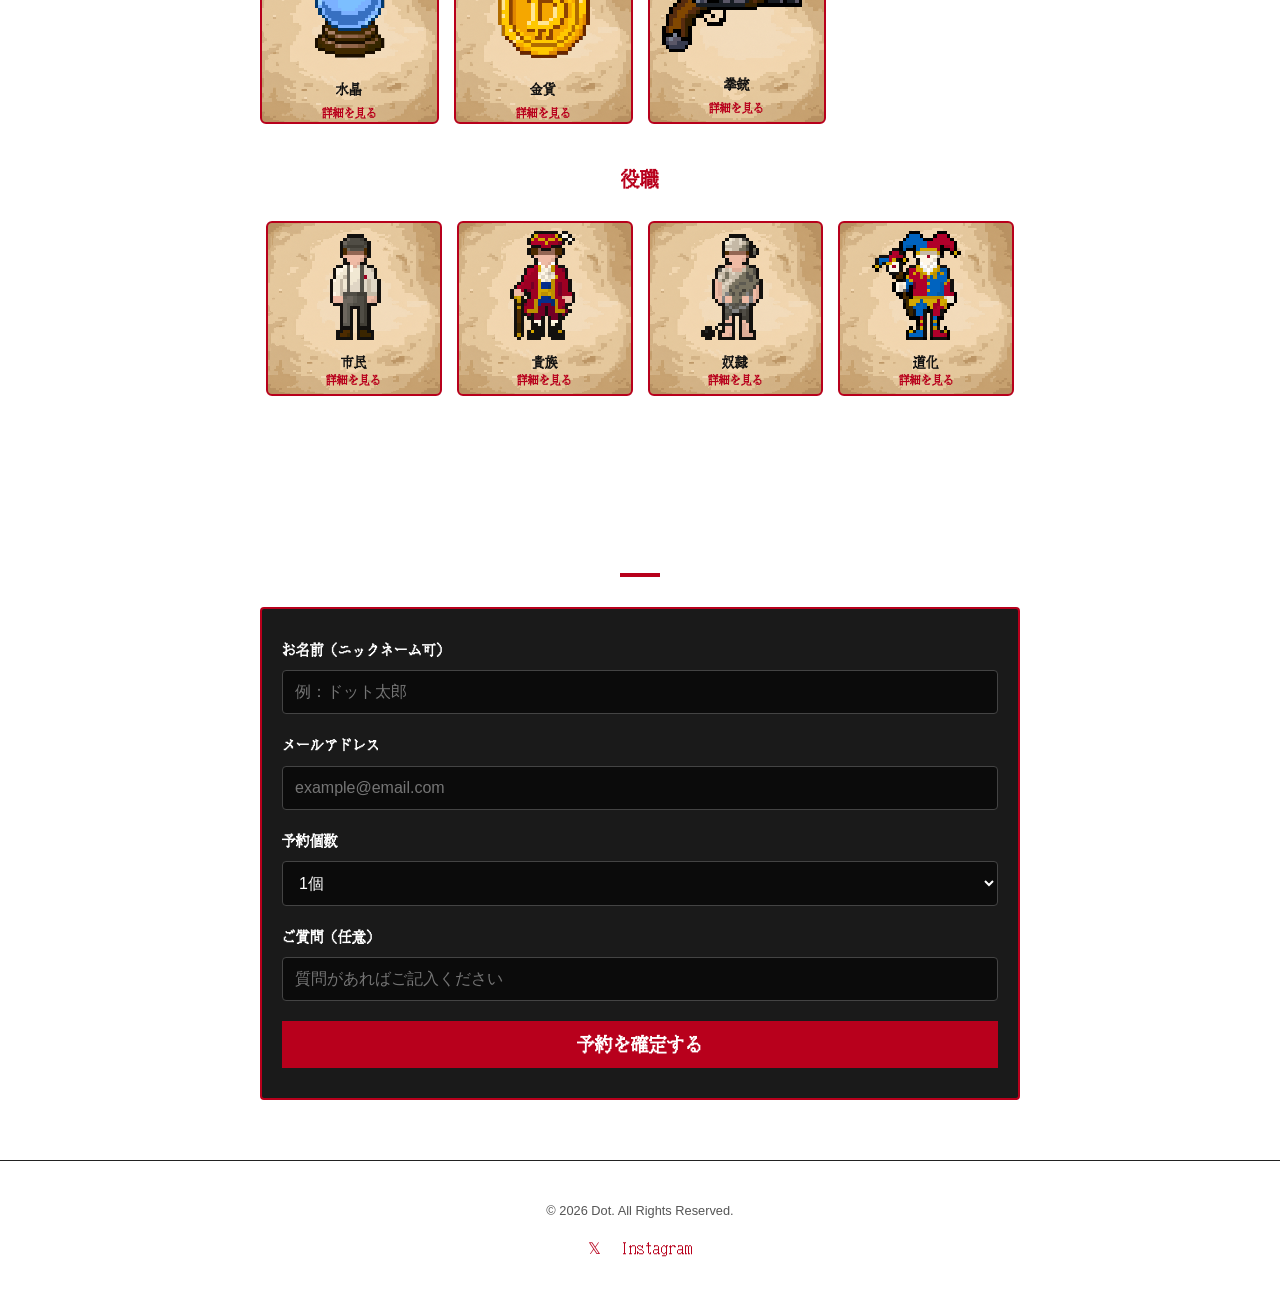
==== commit 3b94811b: "Add Google site verification meta tag" ====
--- a/index.html
+++ b/index.html
@@ -1,6 +1,7 @@
 <!DOCTYPE html>
 <html lang="ja">
 <head>
+    <meta name="google-site-verification" content="07pYd8GCOZ-NecBPKwPCHMIlRAyutPawmo171ighFo4" />
     <meta charset="UTF-8">
     <meta name="viewport" content="width=device-width, initial-scale=1.0">
     <title>Dot. - Official Website</title>
